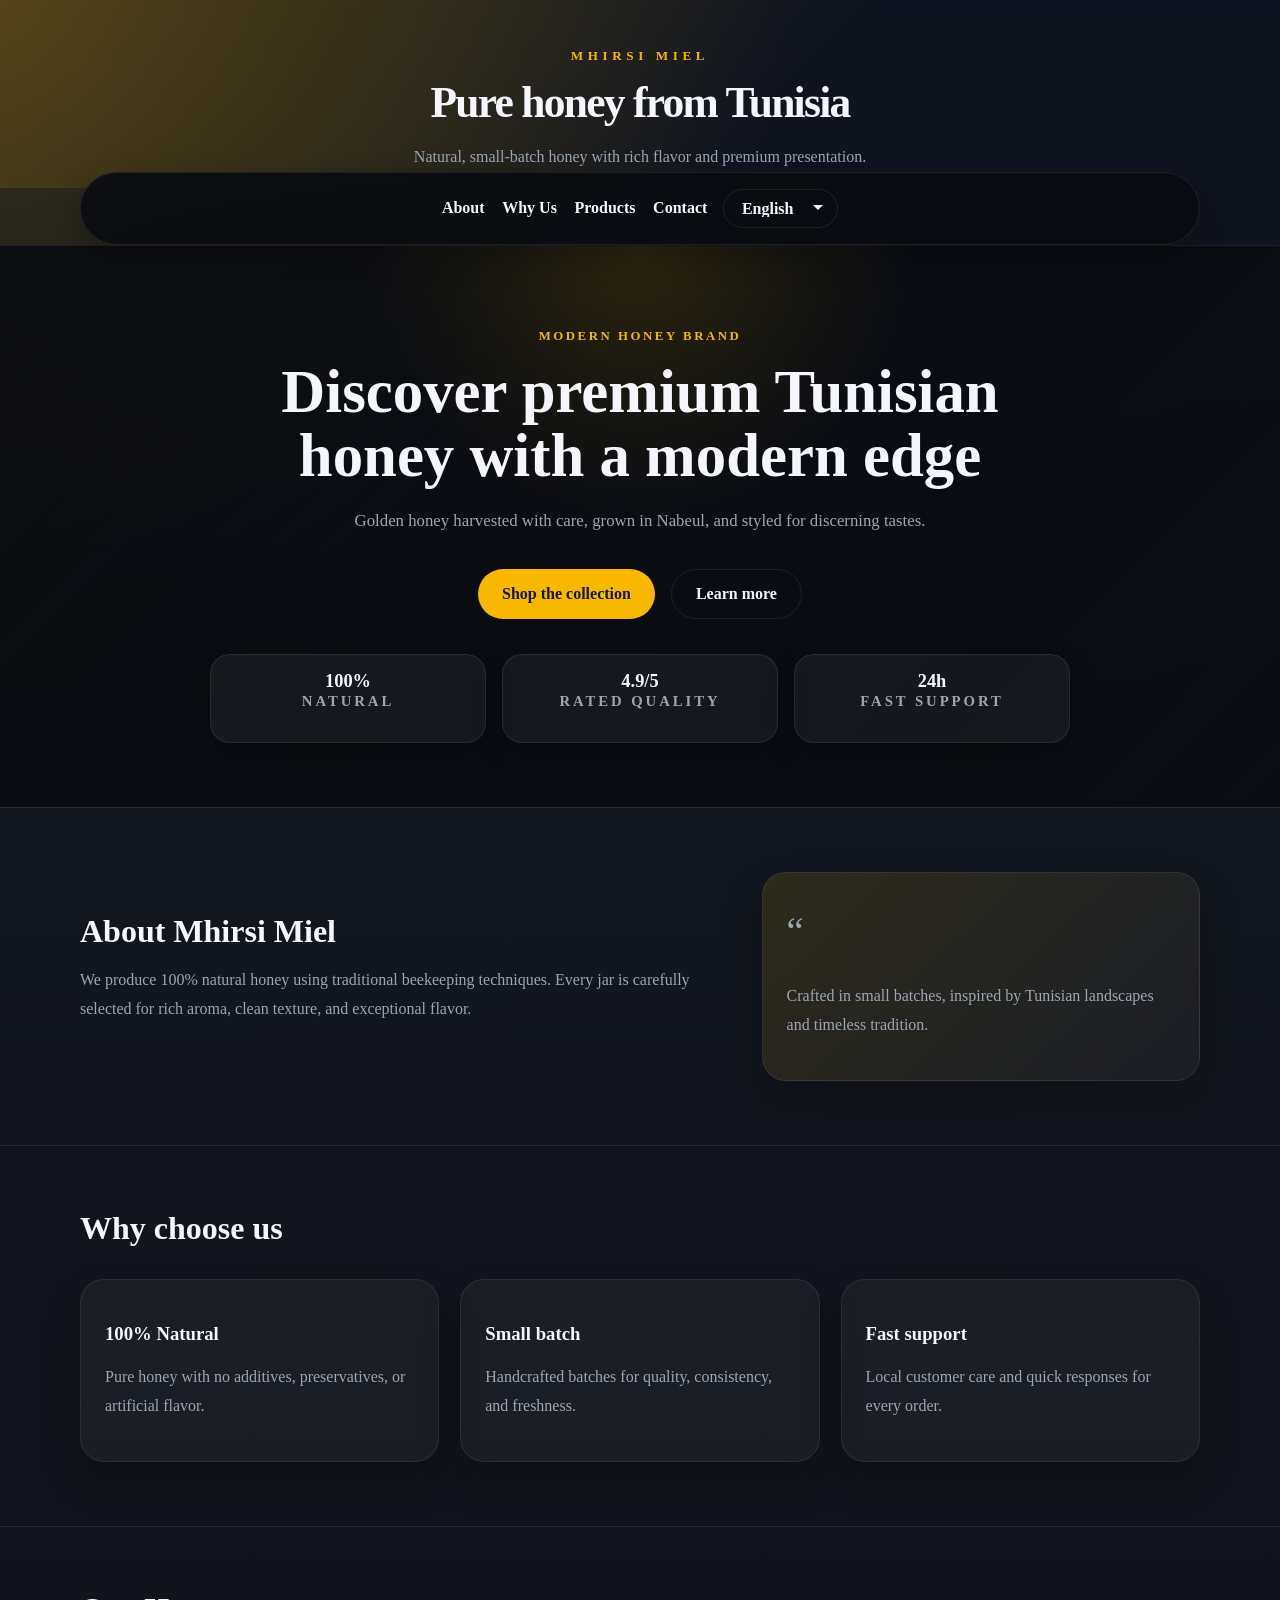
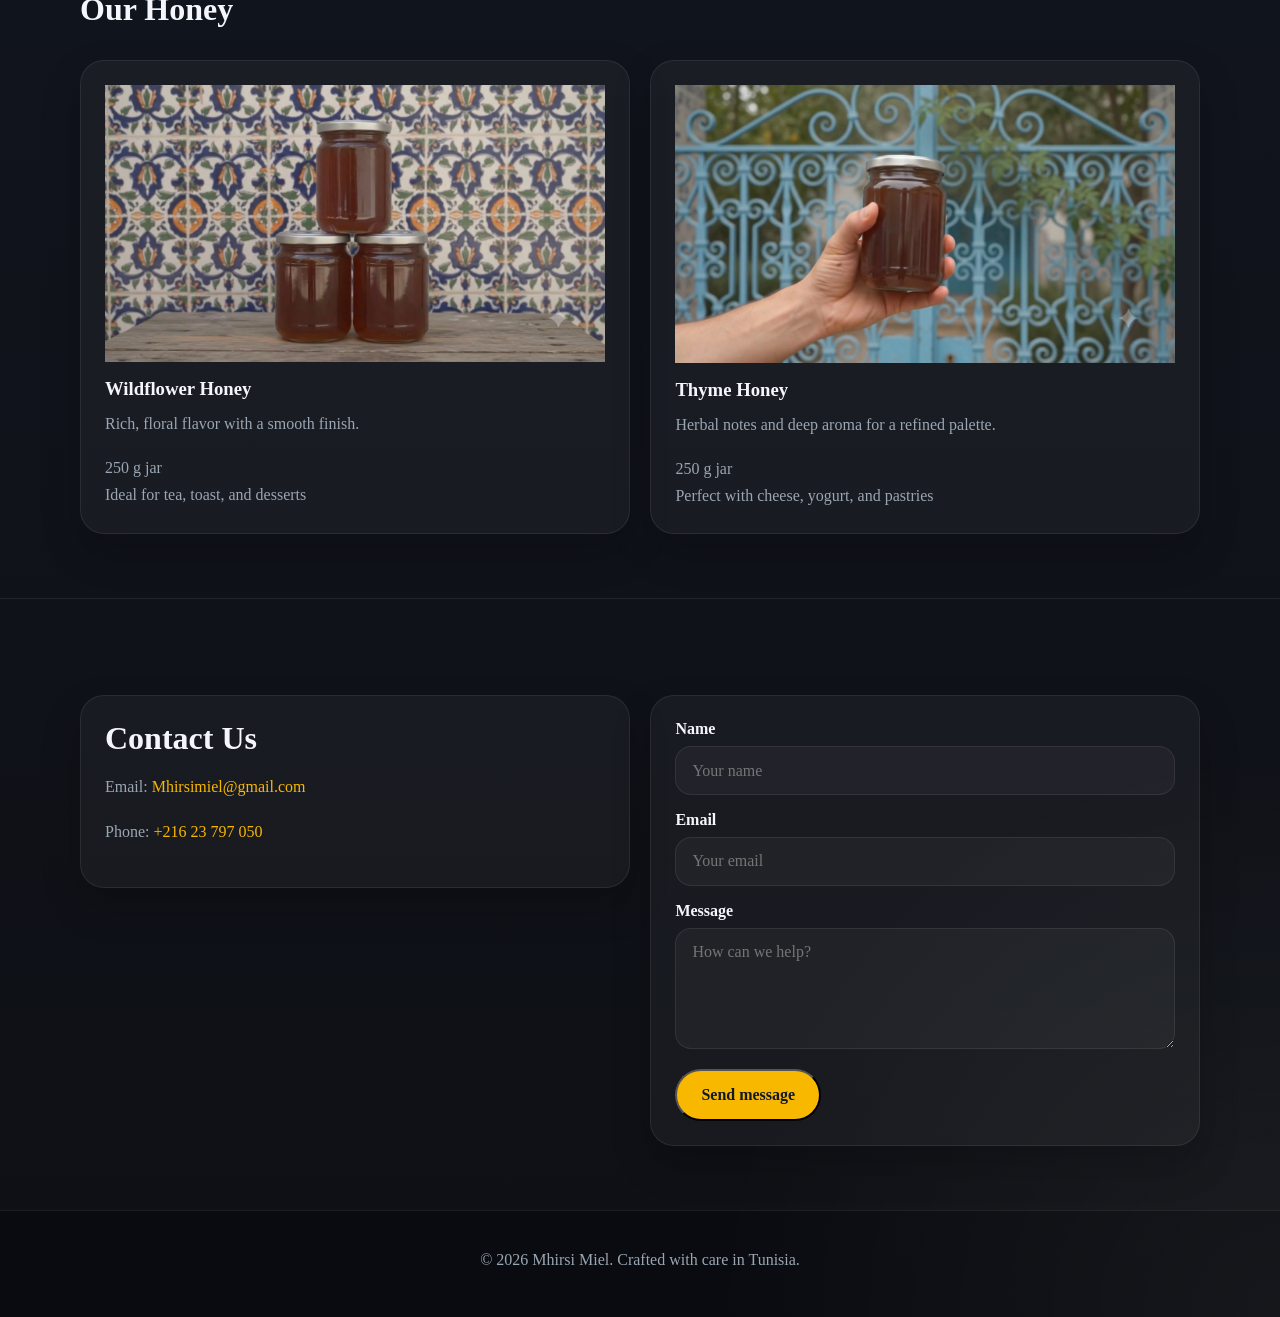
==== index.html @ 9ced7d9a "update" ====
<!doctype html>
<html lang="en">
  <head>
    <meta charset="UTF-8" />
    <meta name="viewport" content="width=device-width, initial-scale=1.0" />
    <meta
      name="description"
      content="Mhirsi Miel delivers premium Tunisian honey with a modern dark brand style and handcrafted quality."
    />
    <meta name="theme-color" content="#090b10" />
    <title>Mhirsi Miel - Premium Honey</title>

    <link rel="preconnect" href="https://fonts.googleapis.com" />
    <link rel="preconnect" href="https://fonts.gstatic.com" crossorigin />
    <link
      href="https://fonts.googleapis.com/css2?family=Poppins:wght@400;500;600;700&display=swap"
      rel="stylesheet"
    />
    <link rel="stylesheet" href="style.css" />
  </head>
  <body>
    <header class="site-header">
      <div class="header-inner">
        <p class="eyebrow" data-i18n="header.brand">Mhirsi Miel</p>
        <h1 data-i18n="header.title">Pure honey from Tunisia</h1>
        <p class="intro" data-i18n="header.subtitle">
          Natural, small-batch honey with rich flavor and premium presentation.
        </p>
      </div>
    </header>

    <nav class="site-nav" aria-label="Primary navigation">
      <ul>
        <li><a href="#about" data-i18n="nav.about">About</a></li>
        <li><a href="#features" data-i18n="nav.features">Why Us</a></li>
        <li><a href="#products" data-i18n="nav.products">Products</a></li>
        <li><a href="#contact" data-i18n="nav.contact">Contact</a></li>
      </ul>

      <div class="language-switcher">
        <label class="sr-only" for="language-select">Language</label>
        <select id="language-select" aria-label="Select language">
          <option value="en">English</option>
          <option value="fr">Français</option>
          <option value="ar">العربية</option>
        </select>
      </div>
    </nav>

    <main>
      <section id="hero" class="hero-section">
        <div class="hero-copy">
          <span data-i18n="hero.label">Modern honey brand</span>
          <h2 data-i18n="hero.title">
            Discover premium Tunisian honey with a modern edge
          </h2>
          <p data-i18n="hero.description">
            Golden honey harvested with care, grown in Nabeul, and styled for
            discerning tastes.
          </p>
          <div class="hero-actions">
            <a class="btn" href="#products" data-i18n="hero.button"
              >Shop the collection</a
            >
            <a class="btn btn-secondary" href="#about" data-i18n="hero.learn"
              >Learn more</a
            >
          </div>

          <div class="hero-metrics">
            <div class="metric-card">
              <strong>100%</strong>
              <span>Natural</span>
            </div>
            <div class="metric-card">
              <strong>4.9/5</strong>
              <span>Rated quality</span>
            </div>
            <div class="metric-card">
              <strong>24h</strong>
              <span>Fast support</span>
            </div>
          </div>
        </div>
      </section>

      <section id="about" class="section-block">
        <div class="section-inner about-grid">
          <div>
            <h2 data-i18n="about.title">About Mhirsi Miel</h2>
            <p data-i18n="about.description">
              We produce 100% natural honey using traditional beekeeping
              techniques. Every jar is carefully selected for rich aroma, clean
              texture, and exceptional flavor.
            </p>
          </div>

          <div class="about-card">
            <p class="quote-mark">“</p>
            <p>
              Crafted in small batches, inspired by Tunisian landscapes and
              timeless tradition.
            </p>
          </div>
        </div>
      </section>

      <section id="features" class="section-block">
        <div class="section-inner">
          <h2 data-i18n="features.title">Why choose us</h2>
          <div class="feature-grid">
            <article class="feature-card">
              <h3 data-i18n="features.card1.title">100% Natural</h3>
              <p data-i18n="features.card1.text">
                Pure honey with no additives, preservatives, or artificial
                flavor.
              </p>
            </article>
            <article class="feature-card">
              <h3 data-i18n="features.card2.title">Small batch</h3>
              <p data-i18n="features.card2.text">
                Handcrafted batches for quality, consistency, and freshness.
              </p>
            </article>
            <article class="feature-card">
              <h3 data-i18n="features.card3.title">Fast support</h3>
              <p data-i18n="features.card3.text">
                Local customer care and quick responses for every order.
              </p>
            </article>
          </div>
        </div>
      </section>

      <section id="products" class="section-block">
        <div class="section-inner">
          <h2 data-i18n="products.title">Our Honey</h2>
          <div class="product-grid">
            <article class="product-card">
              <img
                src="images/honey-2.jpg "
                alt="Jar of wildflower honey on a dark background"
              />
              <h3 data-i18n="products.card1.title">Wildflower Honey</h3>
              <p data-i18n="products.card1.text">
                Rich, floral flavor with a smooth finish.
              </p>
              <ul>
                <li data-i18n="products.card1.feature1">250 g jar</li>
                <li data-i18n="products.card1.feature2">
                  Ideal for tea, toast, and desserts
                </li>
              </ul>
            </article>

            <article class="product-card">
              <img
                src="images/honey-1.jpg"
                alt="Jar of thyme honey with a wooden honey dipper"
              />
              <h3 data-i18n="products.card2.title">Thyme Honey</h3>
              <p data-i18n="products.card2.text">
                Herbal notes and deep aroma for a refined palette.
              </p>
              <ul>
                <li data-i18n="products.card2.feature1">250 g jar</li>
                <li data-i18n="products.card2.feature2">
                  Perfect with cheese, yogurt, and pastries
                </li>
              </ul>
            </article>
          </div>
        </div>
      </section>

      <section id="contact" class="section-block">
        <div class="section-inner">
          <div class="contact-grid">
            <div class="contact-card">
              <h2 data-i18n="contact.title">Contact Us</h2>
              <p>
                <span data-i18n="contact.emailLabel">Email:</span>
                <a href="mailto:Mhirsimiel@gmail.com">Mhirsimiel@gmail.com</a>
              </p>
              <p>
                <span data-i18n="contact.phoneLabel">Phone:</span>
                <a href="tel:+21623797050">+216 23 797 050</a>
              </p>
            </div>

            <form class="contact-form">
              <label for="name" data-i18n="contact.form.nameLabel">Name</label>
              <input
                type="text"
                id="name"
                name="name"
                placeholder="Your name"
              />

              <label for="email" data-i18n="contact.form.emailLabel"
                >Email</label
              >
              <input
                type="email"
                id="email"
                name="email"
                placeholder="Your email"
              />

              <label for="message" data-i18n="contact.form.messageLabel"
                >Message</label
              >
              <textarea
                id="message"
                name="message"
                rows="5"
                placeholder="How can we help?"
              ></textarea>

              <button type="submit" class="btn" data-i18n="contact.form.button">
                Send message
              </button>
            </form>
          </div>
        </div>
      </section>
    </main>

    <footer class="site-footer">
      <p data-i18n="footer">
        © 2026 Mhirsi Miel. Crafted with care in Tunisia.
      </p>
    </footer>

    <script>
      const translations = {
        en: {
          nav: {
            about: "About",
            features: "Why Us",
            products: "Products",
            contact: "Contact",
          },
          header: {
            brand: "Mhirsi Miel",
            title: "Pure honey from Tunisia",
            subtitle:
              "Natural, small-batch honey with rich flavor and premium presentation.",
          },
          hero: {
            label: "Modern honey brand",
            title: "Discover premium Tunisian honey with a modern edge",
            description:
              "Golden honey harvested with care, grown in Nabeul, and styled for discerning tastes.",
            button: "Shop the collection",
            learn: "Learn more",
          },
          about: {
            title: "About Mhirsi Miel",
            description:
              "We produce 100% natural honey using traditional beekeeping techniques. Every jar is carefully selected for rich aroma, clean texture, and exceptional flavor.",
          },
          features: {
            title: "Why choose us",
            card1: {
              title: "100% Natural",
              text: "Pure honey with no additives, preservatives, or artificial flavor.",
            },
            card2: {
              title: "Small batch",
              text: "Handcrafted batches for quality, consistency, and freshness.",
            },
            card3: {
              title: "Fast support",
              text: "Local customer care and quick responses for every order.",
            },
          },
          products: {
            title: "Our Honey",
            card1: {
              title: "Wildflower Honey",
              text: "Rich, floral flavor with a smooth finish.",
              feature1: "250 g jar",
              feature2: "Ideal for tea, toast, and desserts",
            },
            card2: {
              title: "Thyme Honey",
              text: "Herbal notes and deep aroma for a refined palette.",
              feature1: "250 g jar",
              feature2: "Perfect with cheese, yogurt, and pastries",
            },
          },
          contact: {
            title: "Contact Us",
            emailLabel: "Email:",
            phoneLabel: "Phone:",
            form: {
              nameLabel: "Name",
              emailLabel: "Email",
              messageLabel: "Message",
              button: "Send message",
            },
          },
          footer: "© 2026 Mhirsi Miel. Crafted with care in Tunisia.",
        },
        fr: {
          nav: {
            about: "À propos",
            features: "Pourquoi nous",
            products: "Produits",
            contact: "Contact",
          },
          header: {
            brand: "Mhirsi Miel",
            title: "Miel pur de Tunisie",
            subtitle:
              "Miel naturel et artisanal avec une présentation premium.",
          },
          hero: {
            label: "Marque de miel moderne",
            title: "Découvrez le miel tunisien premium au style moderne",
            description:
              "Miel doré récolté avec soin, cultivé à Nabeul et conçu pour les palais exigeants.",
            button: "Voir la collection",
            learn: "En savoir plus",
          },
          about: {
            title: "À propos de Mhirsi Miel",
            description:
              "Nous produisons du miel 100% naturel en utilisant des techniques apicoles traditionnelles. Chaque pot est soigneusement sélectionné pour son arôme riche, sa texture pure et sa saveur exceptionnelle.",
          },
          features: {
            title: "Pourquoi nous choisir",
            card1: {
              title: "100% naturel",
              text: "Miel pur sans additifs, conservateurs ou arômes artificiels.",
            },
            card2: {
              title: "Petites quantités",
              text: "Lots artisanaux pour la qualité, la cohérence et la fraîcheur.",
            },
            card3: {
              title: "Support rapide",
              text: "Service client local et réponses rapides pour chaque commande.",
            },
          },
          products: {
            title: "Nos miels",
            card1: {
              title: "Miel de fleurs sauvages",
              text: "Saveur riche et florale avec une finition douce.",
              feature1: "Pot de 250 g",
              feature2: "Idéal pour le thé, le pain grillé et les desserts",
            },
            card2: {
              title: "Miel de thym",
              text: "Notes herbacées et arôme profond pour un palais raffiné.",
              feature1: "Pot de 250 g",
              feature2: "Parfait avec le fromage, le yaourt et les pâtisseries",
            },
          },
          contact: {
            title: "Contactez-nous",
            emailLabel: "Email :",
            phoneLabel: "Téléphone :",
            form: {
              nameLabel: "Nom",
              emailLabel: "Email",
              messageLabel: "Message",
              button: "Envoyer",
            },
          },
          footer: "© 2026 Mhirsi Miel. Élaboré avec soin en Tunisie.",
        },
        ar: {
          nav: {
            about: "حول",
            features: "لماذا نحن",
            products: "المنتجات",
            contact: "اتصل بنا",
          },
          header: {
            brand: "Mhirsi Miel",
            title: "عسل نقي من تونس",
            subtitle: "عسل طبيعي حرفي بعرض فاخر.",
          },
          hero: {
            label: "ماركة عسل حديثة",
            title: "اكتشف العسل التونسي الفاخر برؤية حديثة",
            description:
              "عسل ذهبي يتم حصاده بعناية في نابل وتصميمه للأذواق الرقيقة.",
            button: "تسوق المجموعة",
            learn: "تعرف أكثر",
          },
          about: {
            title: "حول Mhirsi Miel",
            description:
              "ننتج عسل 100% طبيعي باستخدام تقنيات تربية النحل التقليدية. يتم اختيار كل برطمان بعناية لرائحته الغنية وملمسه النقي وطعمه الاستثنائي.",
          },
          features: {
            title: "لماذا اختيارنا",
            card1: {
              title: "100% طبيعي",
              text: "عسل نقي بدون إضافات أو نكهات اصطناعية.",
            },
            card2: {
              title: "إنتاج محدود",
              text: "إنتاج حرفي للجودة والطزاجة والعناية.",
            },
            card3: {
              title: "دعم سريع",
              text: "فريق منتبه وإجابات سريعة لكل طلب.",
            },
          },
          products: {
            title: "عسلنا",
            card1: {
              title: "عسل زهور برية",
              text: "نكهة زهرية غنية مع نهاية ناعمة.",
              feature1: "برطمان 250 جرام",
              feature2: "مثالي للشاي والخبز المحمص والحلويات",
            },
            card2: {
              title: "عسل الزعتر",
              text: "نكهات عشبية ورائحة عميقة لذوق راقي.",
              feature1: "برطمان 250 جرام",
              feature2: "مثالي مع الجبن والزبادي والمعجنات",
            },
          },
          contact: {
            title: "تواصل معنا",
            emailLabel: "البريد الإلكتروني:",
            phoneLabel: "الهاتف:",
            form: {
              nameLabel: "الاسم",
              emailLabel: "البريد الإلكتروني",
              messageLabel: "الرسالة",
              button: "إرسال الرسالة",
            },
          },
          footer: "© 2026 Mhirsi Miel. مصنوع بعناية في تونس.",
        },
      };

      const switcher = document.getElementById("language-select");
      const i18nElements = document.querySelectorAll("[data-i18n]");

      function translatePage(lang) {
        i18nElements.forEach((el) => {
          const key = el.dataset.i18n;
          const value = key
            .split(".")
            .reduce((obj, part) => obj?.[part], translations[lang]);
          if (value) el.textContent = value;
        });
      }

      switcher.addEventListener("change", (e) => translatePage(e.target.value));
      translatePage("en");
    </script>
  </body>
</html>
---- style.css ----
:root {
  --bg: #090b10;
  --surface: #111624;
  --surface-strong: #161d2c;
  --text: #f4f6fb;
  --muted: #9aa6b2;
  --accent: #f8b800;
  --accent-strong: #d99d10;
  --border: rgba(255, 255, 255, 0.08);
  --shadow: rgba(0, 0, 0, 0.3);
}

*,
*::before,
*::after {
  box-sizing: border-box;
}

html {
  scroll-behavior: smooth;
}

body {
  margin: 0;
  min-height: 100vh;
  font-family:
    "Poppins",
    system-ui,
    -apple-system,
    BlinkMacSystemFont,
    "Segoe UI",
    sans-serif;
  color: var(--text);
  background:
    radial-gradient(
      circle at top left,
      rgba(248, 184, 0, 0.16),
      transparent 25%
    ),
    radial-gradient(
      circle at bottom right,
      rgba(255, 255, 255, 0.05),
      transparent 18%
    ),
    linear-gradient(180deg, #0f1420 0%, #090b10 100%);
}

img {
  max-width: 100%;
  display: block;
}

body,
button,
input,
textarea,
select {
  font: inherit;
}

.site-header {
  padding: 3rem 1rem 1rem;
  background: linear-gradient(135deg, rgba(248, 184, 0, 0.16), transparent 60%);
}

.header-inner {
  max-width: 1120px;
  margin: 0 auto;
  text-align: center;
}

.eyebrow {
  margin: 0 0 0.8rem;
  font-size: 0.82rem;
  letter-spacing: 0.35em;
  text-transform: uppercase;
  color: var(--accent);
  font-weight: 800;
}

.site-header h1 {
  margin: 0;
  font-size: clamp(2.1rem, 3.4vw, 3.2rem);
  letter-spacing: -0.04em;
}

.intro {
  max-width: 680px;
  margin: 1rem auto 0;
  color: var(--muted);
  line-height: 1.8;
}

.site-nav {
  position: sticky;
  top: 0;
  z-index: 20;
  display: flex;
  justify-content: center;
  align-items: center;
  gap: 1rem;
  padding: 1rem;
  margin: 0 auto;
  max-width: 1120px;
  background: rgba(9, 11, 16, 0.92);
  border: 1px solid var(--border);
  border-radius: 999px;
  margin-top: -1rem;
  backdrop-filter: blur(12px);
  box-shadow: 0 10px 30px rgba(0, 0, 0, 0.25);
}

.site-nav ul {
  display: flex;
  justify-content: center;
  flex-wrap: wrap;
  gap: 1.1rem;
  list-style: none;
  margin: 0;
  padding: 0;
}

.site-nav a {
  color: var(--text);
  text-decoration: none;
  font-weight: 600;
  transition: color 0.2s ease;
}

.site-nav a:hover,
.site-nav a:focus {
  color: var(--accent);
}

.sr-only {
  position: absolute;
  width: 1px;
  height: 1px;
  padding: 0;
  margin: -1px;
  overflow: hidden;
  clip: rect(0, 0, 0, 0);
  white-space: nowrap;
  border: 0;
}

.language-switcher {
  display: inline-flex;
  align-items: center;
}

.language-switcher select {
  border: 1px solid var(--border);
  border-radius: 999px;
  padding: 0.65rem 1.1rem;
  background: linear-gradient(
    135deg,
    rgba(248, 184, 0, 0.08),
    rgba(255, 255, 255, 0.03)
  );
  color: var(--text);
  font-weight: 600;
  cursor: pointer;
  outline: none;
  transition: all 0.3s ease;
  appearance: none;
  padding-right: 2.2rem;
  background-image: url("data:image/svg+xml,%3Csvg xmlns='http://www.w3.org/2000/svg' width='12' height='8' viewBox='0 0 12 8'%3E%3Cpath fill='%23f4f6fb' d='M1 1l5 5 5-5'/%3E%3C/svg%3E");
  background-repeat: no-repeat;
  background-position: right 0.8rem center;
}

.language-switcher select:hover {
  background: linear-gradient(
    135deg,
    rgba(248, 184, 0, 0.14),
    rgba(255, 255, 255, 0.06)
  );
  border-color: rgba(248, 184, 0, 0.4);
}

.language-switcher select:focus {
  border-color: var(--accent);
  box-shadow: 0 0 0 3px rgba(248, 184, 0, 0.15);
  background: linear-gradient(
    135deg,
    rgba(248, 184, 0, 0.12),
    rgba(255, 255, 255, 0.05)
  );
}

.language-switcher select option {
  background: var(--surface-strong);
  color: var(--text);
  padding: 0.5rem;
}

.language-switcher select option:hover {
  background: var(--accent);
  color: #111827;
}

.lang-btn {
  border: 0;
  border-radius: 999px;
  padding: 0.5rem 0.85rem;
  background: transparent;
  color: var(--muted);
  font-weight: 600;
  cursor: pointer;
  transition: all 0.2s ease;
}

.lang-btn:hover,
.lang-btn:focus-visible {
  color: var(--text);
  background: rgba(255, 255, 255, 0.08);
  outline: none;
}

.lang-btn.active {
  background: var(--accent);
  color: #111827;
  box-shadow: 0 8px 20px rgba(248, 184, 0, 0.2);
}

.hero-section {
  position: relative;
  overflow: hidden;
  padding: 5rem 1rem 4rem;
  background:
    linear-gradient(135deg, rgba(9, 11, 16, 0.9), rgba(9, 11, 16, 0.78)),
    url("images/hero-bg.jpg") center/cover no-repeat;
  border-top: 1px solid var(--border);
}

.hero-section::before {
  content: "";
  position: absolute;
  inset: 0;
  background: radial-gradient(
    circle at top,
    rgba(248, 184, 0, 0.14),
    transparent 32%
  );
  pointer-events: none;
}

.hero-copy {
  position: relative;
  z-index: 1;
  max-width: 860px;
  margin: 0 auto;
  text-align: center;
}

.hero-copy span {
  display: inline-block;
  margin-bottom: 1rem;
  color: var(--accent);
  font-weight: 700;
  letter-spacing: 0.2em;
  text-transform: uppercase;
  font-size: 0.8rem;
}

.hero-copy h2 {
  margin: 0;
  font-size: clamp(2.2rem, 5vw, 3.8rem);
  line-height: 1.05;
}

.hero-copy p {
  margin: 1.15rem auto 0;
  max-width: 700px;
  color: var(--muted);
  font-size: 1.05rem;
  line-height: 1.8;
}

.hero-actions {
  display: flex;
  justify-content: center;
  flex-wrap: wrap;
  gap: 1rem;
  margin-top: 2rem;
}

.btn {
  display: inline-flex;
  align-items: center;
  justify-content: center;
  padding: 0.95rem 1.5rem;
  border-radius: 999px;
  background: var(--accent);
  color: #111827;
  font-weight: 700;
  text-decoration: none;
  transition:
    transform 0.2s ease,
    box-shadow 0.2s ease,
    background-color 0.2s ease;
}

.btn:hover,
.btn:focus {
  background: var(--accent-strong);
  transform: translateY(-2px);
  box-shadow: 0 16px 40px rgba(248, 184, 0, 0.22);
}

.btn-secondary {
  background: transparent;
  color: var(--text);
  border: 1px solid var(--border);
}

.btn-secondary:hover,
.btn-secondary:focus {
  background: rgba(255, 255, 255, 0.06);
}

.hero-metrics {
  display: grid;
  grid-template-columns: repeat(auto-fit, minmax(140px, 1fr));
  gap: 1rem;
  margin-top: 2.2rem;
}

.metric-card {
  background: rgba(255, 255, 255, 0.05);
  border: 1px solid var(--border);
  border-radius: 20px;
  padding: 1rem;
  box-shadow: 0 12px 28px rgba(0, 0, 0, 0.2);
}

.metric-card strong {
  display: block;
  font-size: 1.15rem;
}

.metric-card span {
  color: var(--muted);
  font-size: 0.92rem;
}

.section-block {
  padding: 4rem 1rem;
  border-top: 1px solid var(--border);
  background: rgba(255, 255, 255, 0.02);
}

.section-inner {
  max-width: 1120px;
  margin: 0 auto;
}

.section-inner h2 {
  margin: 0 0 1rem;
  font-size: clamp(1.8rem, 2.5vw, 2.4rem);
}

.section-inner p {
  color: var(--muted);
  line-height: 1.8;
  max-width: 760px;
}

.about-grid {
  display: grid;
  grid-template-columns: 1.2fr 0.8fr;
  gap: 1.5rem;
  align-items: center;
}

.about-card {
  background: linear-gradient(
    135deg,
    rgba(248, 184, 0, 0.12),
    rgba(255, 255, 255, 0.04)
  );
  border: 1px solid var(--border);
  border-radius: 24px;
  padding: 1.5rem;
  box-shadow: 0 20px 40px rgba(0, 0, 0, 0.2);
}

.quote-mark {
  font-size: 2.4rem;
  color: var(--accent);
  margin: 0 0 0.3rem;
}

.feature-grid,
.product-grid,
.contact-grid {
  display: grid;
  gap: 1.3rem;
}

.feature-grid {
  grid-template-columns: repeat(auto-fit, minmax(220px, 1fr));
  margin-top: 2rem;
}

.feature-card,
.product-card,
.contact-card,
.contact-form {
  background: rgba(255, 255, 255, 0.04);
  border: 1px solid var(--border);
  border-radius: 24px;
  padding: 1.5rem;
  box-shadow: 0 18px 40px rgba(0, 0, 0, 0.2);
  transition:
    transform 0.25s ease,
    border-color 0.25s ease;
}

.feature-card:hover,
.product-card:hover {
  transform: translateY(-4px);
  border-color: rgba(248, 184, 0, 0.32);
}

.product-grid {
  grid-template-columns: repeat(auto-fit, minmax(280px, 1fr));
  margin-top: 2rem;
}

.product-card h3 {
  margin: 1rem 0 0.6rem;
}

.product-card p {
  margin: 0;
  color: var(--muted);
  line-height: 1.75;
}

.product-card ul {
  list-style: none;
  padding: 0;
  margin: 1rem 0 0;
  color: var(--muted);
  line-height: 1.7;
}

.contact-grid {
  grid-template-columns: 1fr 1fr;
  align-items: start;
  margin-top: 2rem;
}

.contact-card a {
  color: var(--accent);
  text-decoration: none;
}

.contact-form label {
  display: block;
  margin-bottom: 0.5rem;
  font-weight: 600;
}

.contact-form input,
.contact-form textarea {
  width: 100%;
  border: 1px solid var(--border);
  border-radius: 16px;
  background: rgba(255, 255, 255, 0.04);
  color: var(--text);
  padding: 0.9rem 1rem;
  margin-bottom: 1rem;
  outline: none;
}

.contact-form input:focus,
.contact-form textarea:focus {
  border-color: rgba(248, 184, 0, 0.6);
  box-shadow: 0 0 0 4px rgba(248, 184, 0, 0.12);
}

.contact-form textarea {
  resize: vertical;
}

.site-footer {
  text-align: center;
  padding: 1.5rem 1rem 2rem;
  color: var(--muted);
  border-top: 1px solid var(--border);
}

@media (max-width: 860px) {
  .about-grid,
  .contact-grid {
    grid-template-columns: 1fr;
  }
}

@media (max-width: 720px) {
  .site-nav {
    flex-direction: column;
    border-radius: 24px;
    padding: 0.8rem;
  }

  .hero-section {
    padding: 4rem 1rem 3rem;
  }

  .hero-copy h2 {
    font-size: clamp(1.9rem, 6vw, 2.8rem);
  }

  .section-block {
    padding: 3rem 1rem;
  }
}
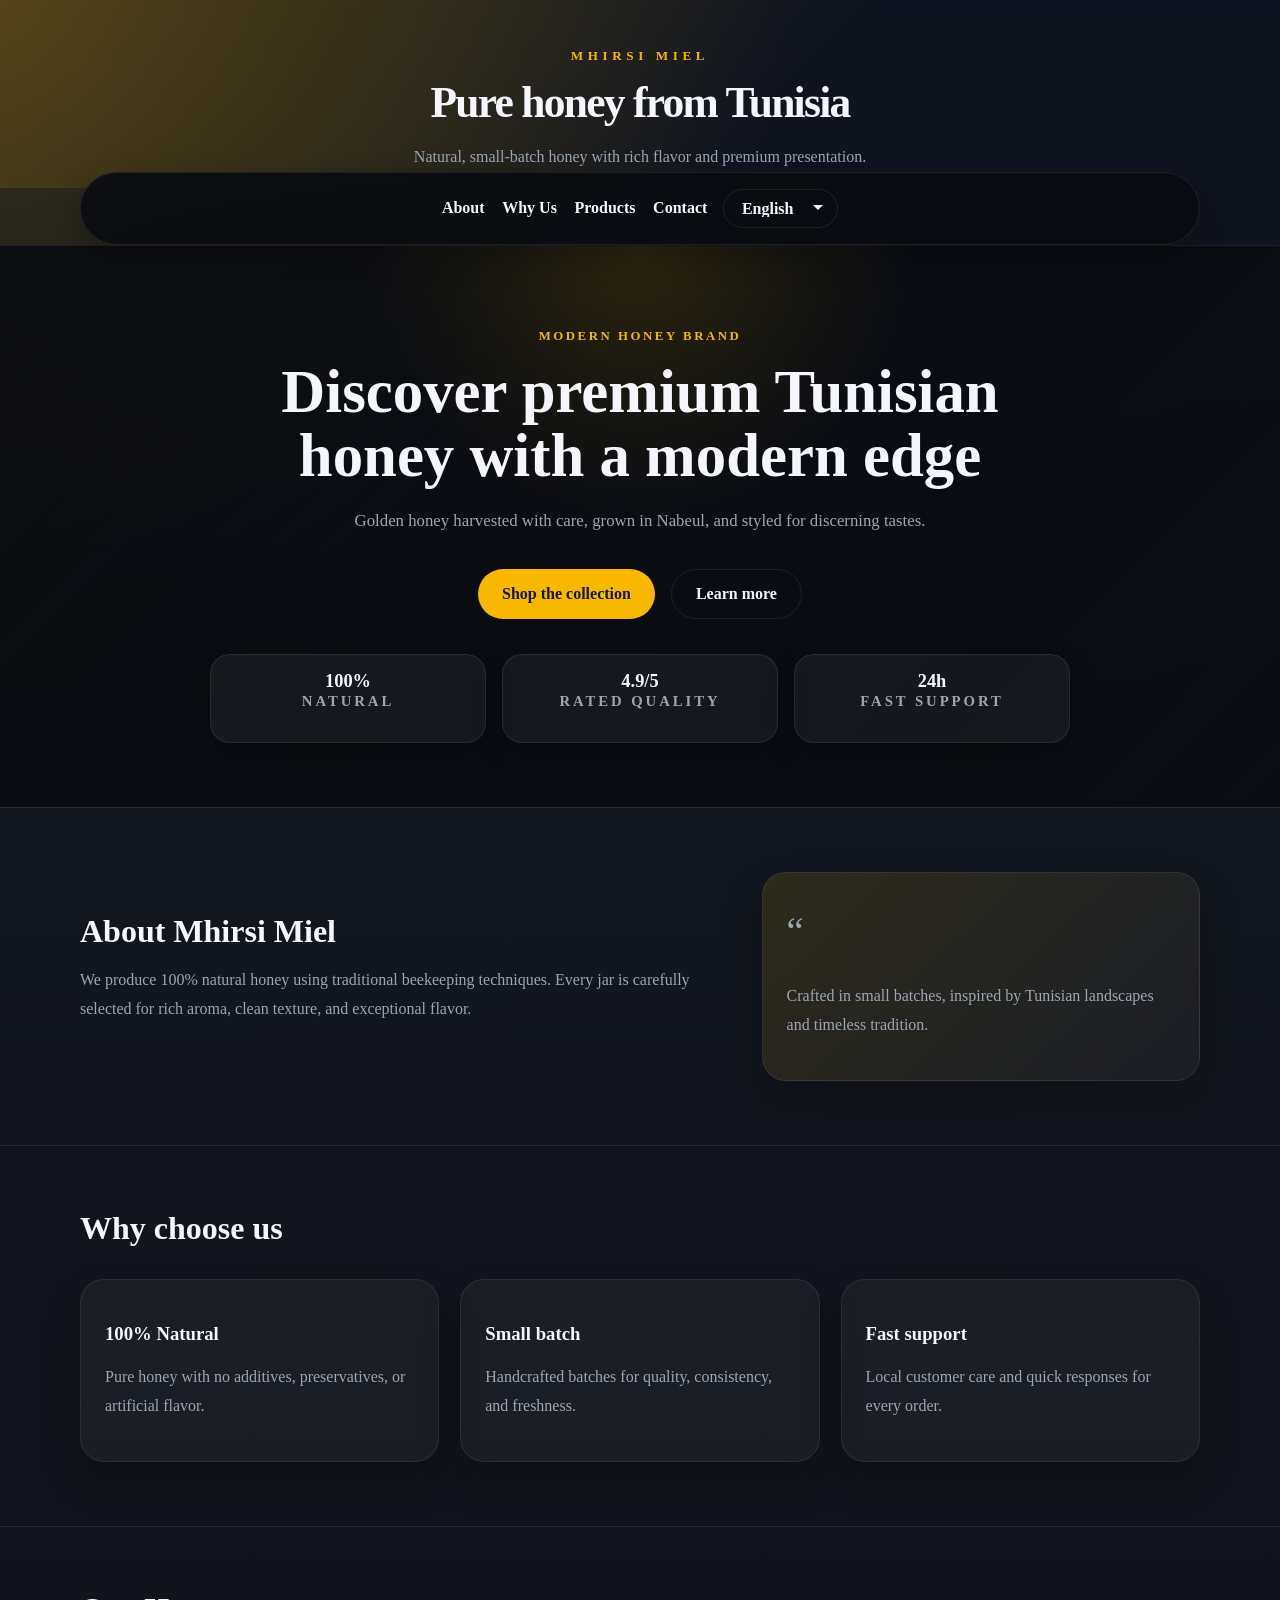
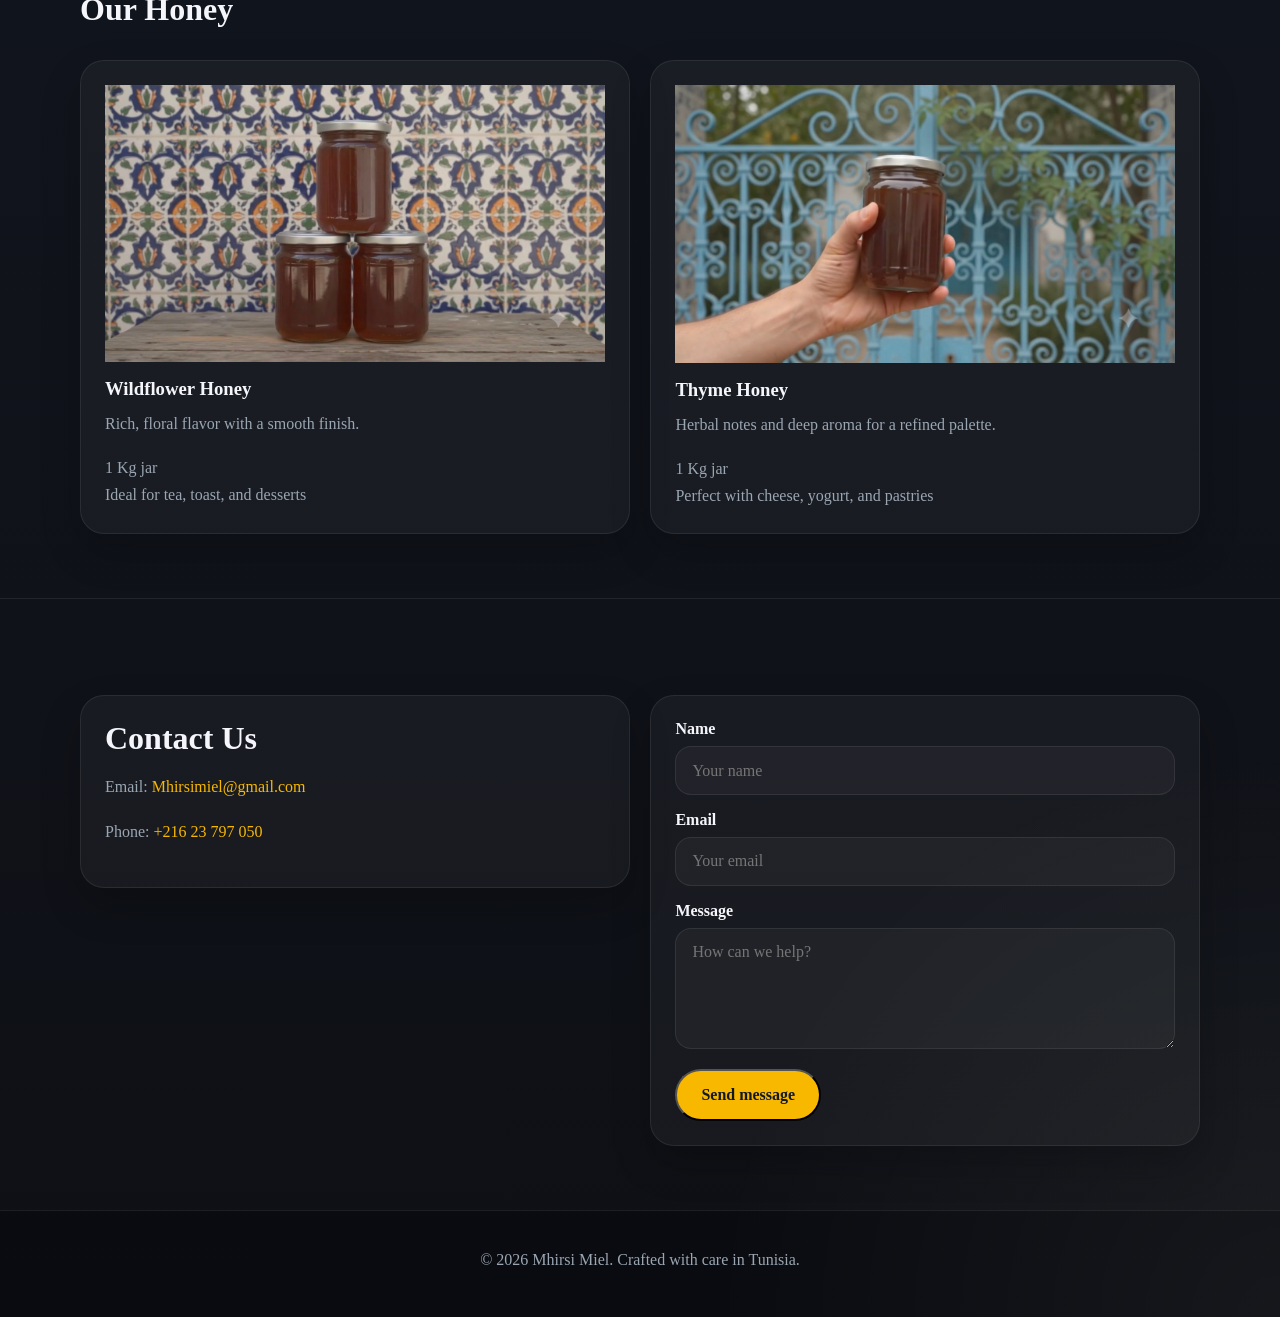
==== commit 017513c1: "update" ====
--- a/index.html
+++ b/index.html
@@ -146,7 +146,7 @@
                 Rich, floral flavor with a smooth finish.
               </p>
               <ul>
-                <li data-i18n="products.card1.feature1">250 g jar</li>
+                <li data-i18n="products.card1.feature1">1 Kg jar</li>
                 <li data-i18n="products.card1.feature2">
                   Ideal for tea, toast, and desserts
                 </li>
@@ -163,7 +163,7 @@
                 Herbal notes and deep aroma for a refined palette.
               </p>
               <ul>
-                <li data-i18n="products.card2.feature1">250 g jar</li>
+                <li data-i18n="products.card2.feature1">1 Kg jar</li>
                 <li data-i18n="products.card2.feature2">
                   Perfect with cheese, yogurt, and pastries
                 </li>
@@ -280,13 +280,13 @@
             card1: {
               title: "Wildflower Honey",
               text: "Rich, floral flavor with a smooth finish.",
-              feature1: "250 g jar",
+              feature1: "1 Kg jar",
               feature2: "Ideal for tea, toast, and desserts",
             },
             card2: {
               title: "Thyme Honey",
               text: "Herbal notes and deep aroma for a refined palette.",
-              feature1: "250 g jar",
+              feature1: "1 Kg jar",
               feature2: "Perfect with cheese, yogurt, and pastries",
             },
           },
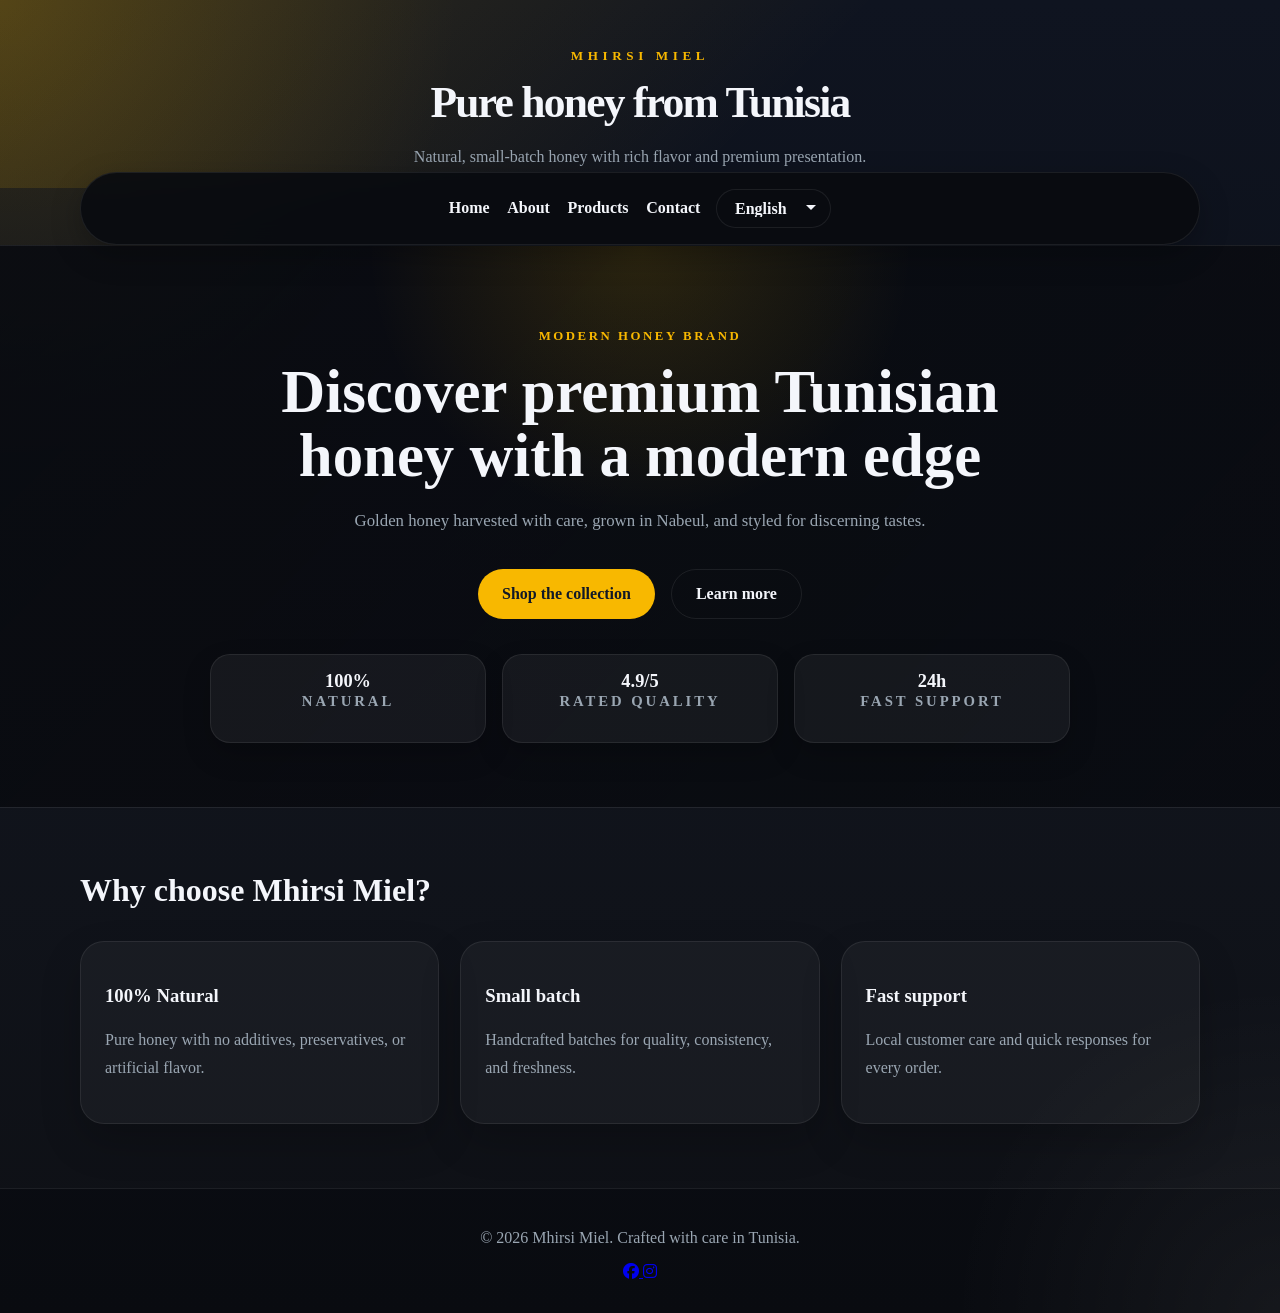
==== commit 7b9f1d8a: "update" ====
--- a/index.html
+++ b/index.html
@@ -9,7 +9,6 @@
     />
     <meta name="theme-color" content="#090b10" />
     <title>Mhirsi Miel - Premium Honey</title>
-
     <link rel="preconnect" href="https://fonts.googleapis.com" />
     <link rel="preconnect" href="https://fonts.gstatic.com" crossorigin />
     <link
@@ -17,13 +16,17 @@
       rel="stylesheet"
     />
     <link rel="stylesheet" href="style.css" />
+    <link
+      rel="stylesheet"
+      href="https://cdnjs.cloudflare.com/ajax/libs/font-awesome/6.4.0/css/all.min.css"
+    />
   </head>
   <body>
     <header class="site-header">
       <div class="header-inner">
-        <p class="eyebrow" data-i18n="header.brand">Mhirsi Miel</p>
-        <h1 data-i18n="header.title">Pure honey from Tunisia</h1>
-        <p class="intro" data-i18n="header.subtitle">
+        <p class="eyebrow">Mhirsi Miel</p>
+        <h1>Pure honey from Tunisia</h1>
+        <p class="intro">
           Natural, small-batch honey with rich flavor and premium presentation.
         </p>
       </div>
@@ -31,12 +34,11 @@
 
     <nav class="site-nav" aria-label="Primary navigation">
       <ul>
-        <li><a href="#about" data-i18n="nav.about">About</a></li>
-        <li><a href="#features" data-i18n="nav.features">Why Us</a></li>
-        <li><a href="#products" data-i18n="nav.products">Products</a></li>
-        <li><a href="#contact" data-i18n="nav.contact">Contact</a></li>
+        <li><a href="index.html">Home</a></li>
+        <li><a href="about.html">About</a></li>
+        <li><a href="products.html">Products</a></li>
+        <li><a href="contact.html">Contact</a></li>
       </ul>
-
       <div class="language-switcher">
         <label class="sr-only" for="language-select">Language</label>
         <select id="language-select" aria-label="Select language">
@@ -50,23 +52,16 @@
     <main>
       <section id="hero" class="hero-section">
         <div class="hero-copy">
-          <span data-i18n="hero.label">Modern honey brand</span>
-          <h2 data-i18n="hero.title">
-            Discover premium Tunisian honey with a modern edge
-          </h2>
-          <p data-i18n="hero.description">
+          <span>Modern honey brand</span>
+          <h2>Discover premium Tunisian honey with a modern edge</h2>
+          <p>
             Golden honey harvested with care, grown in Nabeul, and styled for
             discerning tastes.
           </p>
           <div class="hero-actions">
-            <a class="btn" href="#products" data-i18n="hero.button"
-              >Shop the collection</a
-            >
-            <a class="btn btn-secondary" href="#about" data-i18n="hero.learn"
-              >Learn more</a
-            >
+            <a class="btn" href="products.html">Shop the collection</a>
+            <a class="btn btn-secondary" href="about.html">Learn more</a>
           </div>
-
           <div class="hero-metrics">
             <div class="metric-card">
               <strong>100%</strong>
@@ -84,379 +79,60 @@
         </div>
       </section>
 
-      <section id="about" class="section-block">
-        <div class="section-inner about-grid">
-          <div>
-            <h2 data-i18n="about.title">About Mhirsi Miel</h2>
-            <p data-i18n="about.description">
-              We produce 100% natural honey using traditional beekeeping
-              techniques. Every jar is carefully selected for rich aroma, clean
-              texture, and exceptional flavor.
-            </p>
-          </div>
-
-          <div class="about-card">
-            <p class="quote-mark">“</p>
-            <p>
-              Crafted in small batches, inspired by Tunisian landscapes and
-              timeless tradition.
-            </p>
-          </div>
-        </div>
-      </section>
-
-      <section id="features" class="section-block">
+      <section class="section-block">
         <div class="section-inner">
-          <h2 data-i18n="features.title">Why choose us</h2>
+          <h2>Why choose Mhirsi Miel?</h2>
           <div class="feature-grid">
             <article class="feature-card">
-              <h3 data-i18n="features.card1.title">100% Natural</h3>
-              <p data-i18n="features.card1.text">
+              <h3>100% Natural</h3>
+              <p>
                 Pure honey with no additives, preservatives, or artificial
                 flavor.
               </p>
             </article>
             <article class="feature-card">
-              <h3 data-i18n="features.card2.title">Small batch</h3>
-              <p data-i18n="features.card2.text">
+              <h3>Small batch</h3>
+              <p>
                 Handcrafted batches for quality, consistency, and freshness.
               </p>
             </article>
             <article class="feature-card">
-              <h3 data-i18n="features.card3.title">Fast support</h3>
-              <p data-i18n="features.card3.text">
-                Local customer care and quick responses for every order.
-              </p>
+              <h3>Fast support</h3>
+              <p>Local customer care and quick responses for every order.</p>
             </article>
-          </div>
-        </div>
-      </section>
-
-      <section id="products" class="section-block">
-        <div class="section-inner">
-          <h2 data-i18n="products.title">Our Honey</h2>
-          <div class="product-grid">
-            <article class="product-card">
-              <img
-                src="images/honey-2.jpg "
-                alt="Jar of wildflower honey on a dark background"
-              />
-              <h3 data-i18n="products.card1.title">Wildflower Honey</h3>
-              <p data-i18n="products.card1.text">
-                Rich, floral flavor with a smooth finish.
-              </p>
-              <ul>
-                <li data-i18n="products.card1.feature1">1 Kg jar</li>
-                <li data-i18n="products.card1.feature2">
-                  Ideal for tea, toast, and desserts
-                </li>
-              </ul>
-            </article>
-
-            <article class="product-card">
-              <img
-                src="images/honey-1.jpg"
-                alt="Jar of thyme honey with a wooden honey dipper"
-              />
-              <h3 data-i18n="products.card2.title">Thyme Honey</h3>
-              <p data-i18n="products.card2.text">
-                Herbal notes and deep aroma for a refined palette.
-              </p>
-              <ul>
-                <li data-i18n="products.card2.feature1">1 Kg jar</li>
-                <li data-i18n="products.card2.feature2">
-                  Perfect with cheese, yogurt, and pastries
-                </li>
-              </ul>
-            </article>
-          </div>
-        </div>
-      </section>
-
-      <section id="contact" class="section-block">
-        <div class="section-inner">
-          <div class="contact-grid">
-            <div class="contact-card">
-              <h2 data-i18n="contact.title">Contact Us</h2>
-              <p>
-                <span data-i18n="contact.emailLabel">Email:</span>
-                <a href="mailto:Mhirsimiel@gmail.com">Mhirsimiel@gmail.com</a>
-              </p>
-              <p>
-                <span data-i18n="contact.phoneLabel">Phone:</span>
-                <a href="tel:+21623797050">+216 23 797 050</a>
-              </p>
-            </div>
-
-            <form class="contact-form">
-              <label for="name" data-i18n="contact.form.nameLabel">Name</label>
-              <input
-                type="text"
-                id="name"
-                name="name"
-                placeholder="Your name"
-              />
-
-              <label for="email" data-i18n="contact.form.emailLabel"
-                >Email</label
-              >
-              <input
-                type="email"
-                id="email"
-                name="email"
-                placeholder="Your email"
-              />
-
-              <label for="message" data-i18n="contact.form.messageLabel"
-                >Message</label
-              >
-              <textarea
-                id="message"
-                name="message"
-                rows="5"
-                placeholder="How can we help?"
-              ></textarea>
-
-              <button type="submit" class="btn" data-i18n="contact.form.button">
-                Send message
-              </button>
-            </form>
           </div>
         </div>
       </section>
     </main>
 
     <footer class="site-footer">
-      <p data-i18n="footer">
-        © 2026 Mhirsi Miel. Crafted with care in Tunisia.
-      </p>
+      <p>© 2026 Mhirsi Miel. Crafted with care in Tunisia.</p>
+      <div class="social-links">
+        <a
+          href="https://www.facebook.com/Mhirsimiel"
+          target="_blank"
+          rel="noopener noreferrer"
+          aria-label="Facebook"
+        >
+          <i class="fab fa-facebook"></i>
+        </a>
+        <a
+          href="https://www.instagram.com/mhirsimielofficiel/"
+          target="_blank"
+          rel="noopener noreferrer"
+          aria-label="Instagram"
+        >
+          <i class="fab fa-instagram"></i>
+        </a>
+      </div>
     </footer>
 
     <script>
-      const translations = {
-        en: {
-          nav: {
-            about: "About",
-            features: "Why Us",
-            products: "Products",
-            contact: "Contact",
-          },
-          header: {
-            brand: "Mhirsi Miel",
-            title: "Pure honey from Tunisia",
-            subtitle:
-              "Natural, small-batch honey with rich flavor and premium presentation.",
-          },
-          hero: {
-            label: "Modern honey brand",
-            title: "Discover premium Tunisian honey with a modern edge",
-            description:
-              "Golden honey harvested with care, grown in Nabeul, and styled for discerning tastes.",
-            button: "Shop the collection",
-            learn: "Learn more",
-          },
-          about: {
-            title: "About Mhirsi Miel",
-            description:
-              "We produce 100% natural honey using traditional beekeeping techniques. Every jar is carefully selected for rich aroma, clean texture, and exceptional flavor.",
-          },
-          features: {
-            title: "Why choose us",
-            card1: {
-              title: "100% Natural",
-              text: "Pure honey with no additives, preservatives, or artificial flavor.",
-            },
-            card2: {
-              title: "Small batch",
-              text: "Handcrafted batches for quality, consistency, and freshness.",
-            },
-            card3: {
-              title: "Fast support",
-              text: "Local customer care and quick responses for every order.",
-            },
-          },
-          products: {
-            title: "Our Honey",
-            card1: {
-              title: "Wildflower Honey",
-              text: "Rich, floral flavor with a smooth finish.",
-              feature1: "1 Kg jar",
-              feature2: "Ideal for tea, toast, and desserts",
-            },
-            card2: {
-              title: "Thyme Honey",
-              text: "Herbal notes and deep aroma for a refined palette.",
-              feature1: "1 Kg jar",
-              feature2: "Perfect with cheese, yogurt, and pastries",
-            },
-          },
-          contact: {
-            title: "Contact Us",
-            emailLabel: "Email:",
-            phoneLabel: "Phone:",
-            form: {
-              nameLabel: "Name",
-              emailLabel: "Email",
-              messageLabel: "Message",
-              button: "Send message",
-            },
-          },
-          footer: "© 2026 Mhirsi Miel. Crafted with care in Tunisia.",
-        },
-        fr: {
-          nav: {
-            about: "À propos",
-            features: "Pourquoi nous",
-            products: "Produits",
-            contact: "Contact",
-          },
-          header: {
-            brand: "Mhirsi Miel",
-            title: "Miel pur de Tunisie",
-            subtitle:
-              "Miel naturel et artisanal avec une présentation premium.",
-          },
-          hero: {
-            label: "Marque de miel moderne",
-            title: "Découvrez le miel tunisien premium au style moderne",
-            description:
-              "Miel doré récolté avec soin, cultivé à Nabeul et conçu pour les palais exigeants.",
-            button: "Voir la collection",
-            learn: "En savoir plus",
-          },
-          about: {
-            title: "À propos de Mhirsi Miel",
-            description:
-              "Nous produisons du miel 100% naturel en utilisant des techniques apicoles traditionnelles. Chaque pot est soigneusement sélectionné pour son arôme riche, sa texture pure et sa saveur exceptionnelle.",
-          },
-          features: {
-            title: "Pourquoi nous choisir",
-            card1: {
-              title: "100% naturel",
-              text: "Miel pur sans additifs, conservateurs ou arômes artificiels.",
-            },
-            card2: {
-              title: "Petites quantités",
-              text: "Lots artisanaux pour la qualité, la cohérence et la fraîcheur.",
-            },
-            card3: {
-              title: "Support rapide",
-              text: "Service client local et réponses rapides pour chaque commande.",
-            },
-          },
-          products: {
-            title: "Nos miels",
-            card1: {
-              title: "Miel de fleurs sauvages",
-              text: "Saveur riche et florale avec une finition douce.",
-              feature1: "Pot de 250 g",
-              feature2: "Idéal pour le thé, le pain grillé et les desserts",
-            },
-            card2: {
-              title: "Miel de thym",
-              text: "Notes herbacées et arôme profond pour un palais raffiné.",
-              feature1: "Pot de 250 g",
-              feature2: "Parfait avec le fromage, le yaourt et les pâtisseries",
-            },
-          },
-          contact: {
-            title: "Contactez-nous",
-            emailLabel: "Email :",
-            phoneLabel: "Téléphone :",
-            form: {
-              nameLabel: "Nom",
-              emailLabel: "Email",
-              messageLabel: "Message",
-              button: "Envoyer",
-            },
-          },
-          footer: "© 2026 Mhirsi Miel. Élaboré avec soin en Tunisie.",
-        },
-        ar: {
-          nav: {
-            about: "حول",
-            features: "لماذا نحن",
-            products: "المنتجات",
-            contact: "اتصل بنا",
-          },
-          header: {
-            brand: "Mhirsi Miel",
-            title: "عسل نقي من تونس",
-            subtitle: "عسل طبيعي حرفي بعرض فاخر.",
-          },
-          hero: {
-            label: "ماركة عسل حديثة",
-            title: "اكتشف العسل التونسي الفاخر برؤية حديثة",
-            description:
-              "عسل ذهبي يتم حصاده بعناية في نابل وتصميمه للأذواق الرقيقة.",
-            button: "تسوق المجموعة",
-            learn: "تعرف أكثر",
-          },
-          about: {
-            title: "حول Mhirsi Miel",
-            description:
-              "ننتج عسل 100% طبيعي باستخدام تقنيات تربية النحل التقليدية. يتم اختيار كل برطمان بعناية لرائحته الغنية وملمسه النقي وطعمه الاستثنائي.",
-          },
-          features: {
-            title: "لماذا اختيارنا",
-            card1: {
-              title: "100% طبيعي",
-              text: "عسل نقي بدون إضافات أو نكهات اصطناعية.",
-            },
-            card2: {
-              title: "إنتاج محدود",
-              text: "إنتاج حرفي للجودة والطزاجة والعناية.",
-            },
-            card3: {
-              title: "دعم سريع",
-              text: "فريق منتبه وإجابات سريعة لكل طلب.",
-            },
-          },
-          products: {
-            title: "عسلنا",
-            card1: {
-              title: "عسل زهور برية",
-              text: "نكهة زهرية غنية مع نهاية ناعمة.",
-              feature1: "برطمان 250 جرام",
-              feature2: "مثالي للشاي والخبز المحمص والحلويات",
-            },
-            card2: {
-              title: "عسل الزعتر",
-              text: "نكهات عشبية ورائحة عميقة لذوق راقي.",
-              feature1: "برطمان 250 جرام",
-              feature2: "مثالي مع الجبن والزبادي والمعجنات",
-            },
-          },
-          contact: {
-            title: "تواصل معنا",
-            emailLabel: "البريد الإلكتروني:",
-            phoneLabel: "الهاتف:",
-            form: {
-              nameLabel: "الاسم",
-              emailLabel: "البريد الإلكتروني",
-              messageLabel: "الرسالة",
-              button: "إرسال الرسالة",
-            },
-          },
-          footer: "© 2026 Mhirsi Miel. مصنوع بعناية في تونس.",
-        },
-      };
-
-      const switcher = document.getElementById("language-select");
-      const i18nElements = document.querySelectorAll("[data-i18n]");
-
-      function translatePage(lang) {
-        i18nElements.forEach((el) => {
-          const key = el.dataset.i18n;
-          const value = key
-            .split(".")
-            .reduce((obj, part) => obj?.[part], translations[lang]);
-          if (value) el.textContent = value;
-        });
-      }
-
-      switcher.addEventListener("change", (e) => translatePage(e.target.value));
-      translatePage("en");
+      const languageSelect = document.getElementById("language-select");
+      languageSelect.addEventListener("change", (e) => {
+        document.documentElement.lang = e.target.value;
+        document.documentElement.dir = e.target.value === "ar" ? "rtl" : "ltr";
+      });
     </script>
   </body>
 </html>
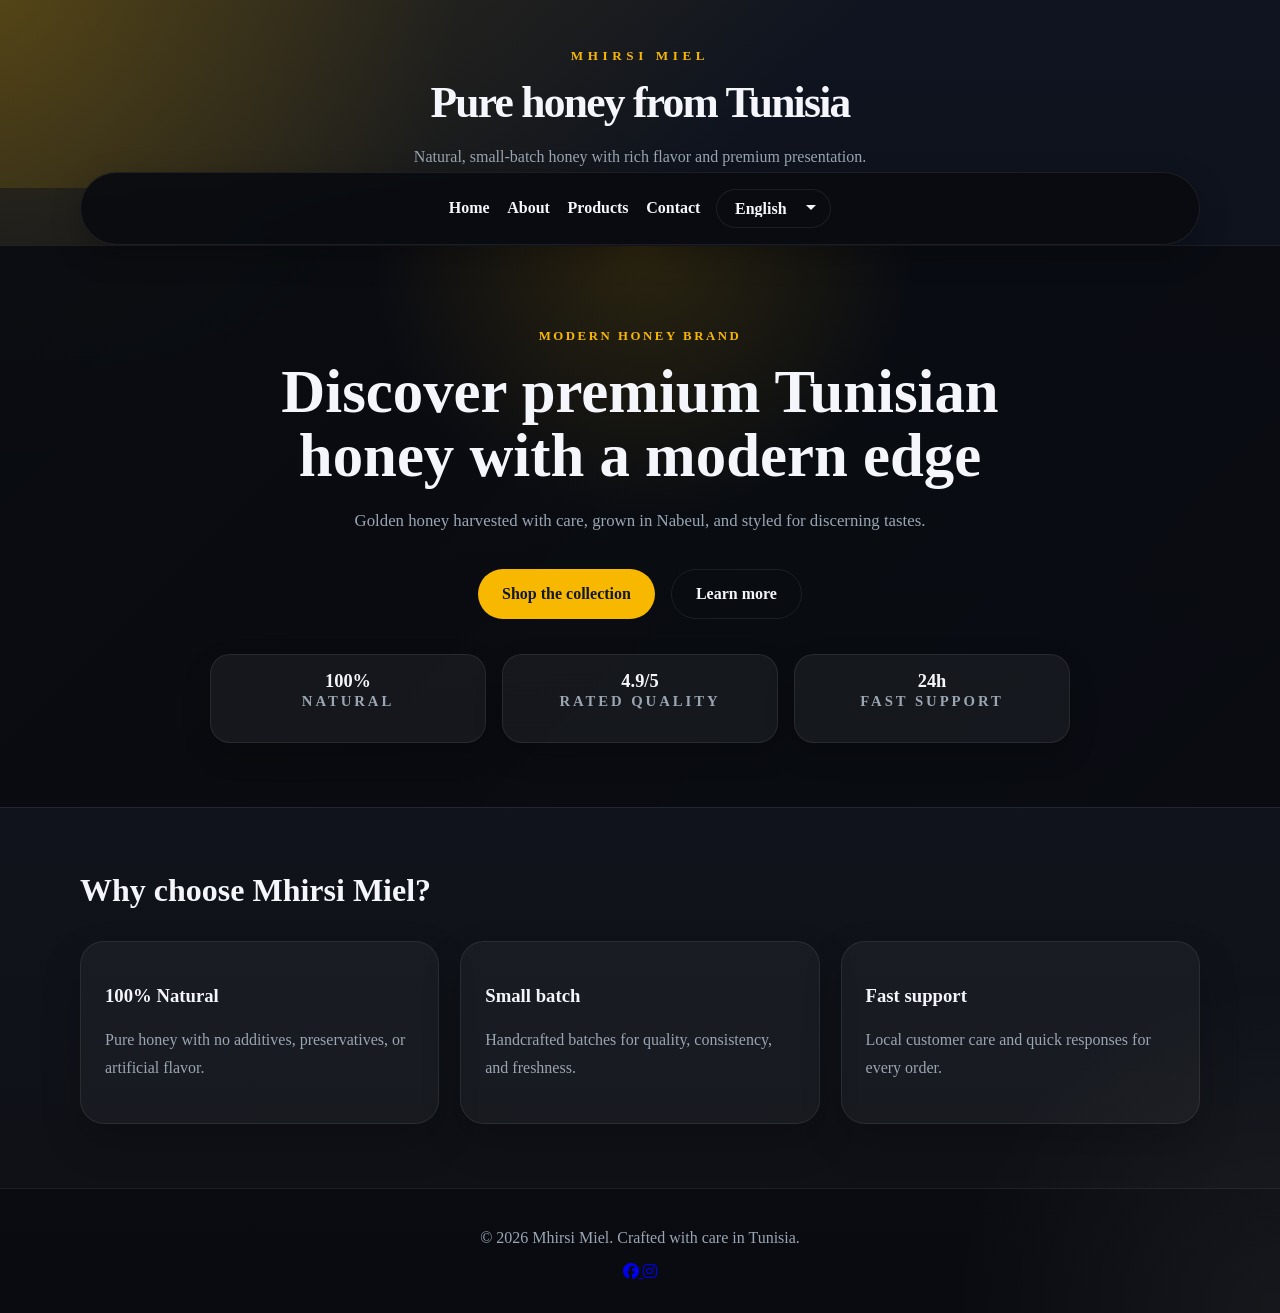
==== commit a9350a8e: "update" ====
--- a/index.html
+++ b/index.html
@@ -22,6 +22,9 @@
     />
   </head>
   <body>
+    <div class="loading-spinner">
+      <div class="spinner"></div>
+    </div>
     <header class="site-header">
       <div class="header-inner">
         <p class="eyebrow">Mhirsi Miel</p>
@@ -134,5 +137,47 @@
         document.documentElement.dir = e.target.value === "ar" ? "rtl" : "ltr";
       });
     </script>
+    <script>
+      // Scroll Animation Observer
+      const observerOptions = {
+        threshold: 0.1,
+        rootMargin: "0px 0px -50px 0px",
+      };
+
+      const observer = new IntersectionObserver((entries) => {
+        entries.forEach((entry) => {
+          if (entry.isIntersecting) {
+            entry.target.classList.add("scroll-visible");
+            observer.unobserve(entry.target);
+          }
+        });
+      }, observerOptions);
+
+      // Observe all animated elements
+      document
+        .querySelectorAll(
+          ".feature-card, .product-card, .section-inner h2, .section-inner p, .about-grid > div, .about-card",
+        )
+        .forEach((el) => {
+          el.classList.add("scroll-hidden");
+          observer.observe(el);
+        });
+
+      // Page Transition
+      function addTransition() {
+        const transition = document.createElement("div");
+        transition.className = "page-transition";
+        document.body.appendChild(transition);
+      }
+
+      window.addEventListener("beforeunload", addTransition);
+
+      // Fade in on page load
+      window.addEventListener("load", () => {
+        document
+          .querySelectorAll(".page-transition")
+          .forEach((el) => el.remove());
+      });
+    </script>
   </body>
 </html>
--- a/style.css
+++ b/style.css
@@ -519,3 +519,229 @@
     padding: 3rem 1rem;
   }
 }
+/* Animations */
+@keyframes fadeInUp {
+  from {
+    opacity: 0;
+    transform: translateY(30px);
+  }
+  to {
+    opacity: 1;
+    transform: translateY(0);
+  }
+}
+
+@keyframes fadeIn {
+  from {
+    opacity: 0;
+  }
+  to {
+    opacity: 1;
+  }
+}
+
+@keyframes slideInFromLeft {
+  from {
+    opacity: 0;
+    transform: translateX(-50px);
+  }
+  to {
+    opacity: 1;
+    transform: translateX(0);
+  }
+}
+
+@keyframes slideInFromRight {
+  from {
+    opacity: 0;
+    transform: translateX(50px);
+  }
+  to {
+    opacity: 1;
+    transform: translateX(0);
+  }
+}
+
+@keyframes glow {
+  0%,
+  100% {
+    box-shadow: 0 18px 40px rgba(0, 0, 0, 0.2);
+  }
+  50% {
+    box-shadow: 0 18px 40px rgba(248, 184, 0, 0.15);
+  }
+}
+
+/* Apply animations */
+.site-header {
+  animation: fadeIn 0.8s ease-out;
+}
+
+.site-nav {
+  animation: slideInFromLeft 0.6s ease-out 0.2s both;
+}
+
+.hero-copy span {
+  animation: fadeInUp 0.8s ease-out 0.3s both;
+}
+
+.hero-copy h2 {
+  animation: fadeInUp 0.8s ease-out 0.4s both;
+}
+
+.hero-copy p {
+  animation: fadeInUp 0.8s ease-out 0.5s both;
+}
+
+.hero-actions {
+  animation: fadeInUp 0.8s ease-out 0.6s both;
+}
+
+.hero-metrics {
+  animation: fadeInUp 0.8s ease-out 0.7s both;
+}
+
+.section-inner h2 {
+  animation: fadeInUp 0.8s ease-out both;
+}
+
+.feature-card:nth-child(1) {
+  animation: fadeInUp 0.8s ease-out 0.2s both;
+}
+
+.feature-card:nth-child(2) {
+  animation: fadeInUp 0.8s ease-out 0.4s both;
+}
+
+.feature-card:nth-child(3) {
+  animation: fadeInUp 0.8s ease-out 0.6s both;
+}
+
+.product-card:nth-child(1) {
+  animation: slideInFromLeft 0.8s ease-out 0.2s both;
+}
+
+.product-card:nth-child(2) {
+  animation: slideInFromRight 0.8s ease-out 0.2s both;
+}
+
+.about-grid > div:first-child {
+  animation: slideInFromLeft 0.8s ease-out 0.2s both;
+}
+
+.about-card {
+  animation: slideInFromRight 0.8s ease-out 0.4s both;
+}
+
+/* Enhanced hover effects */
+.feature-card:hover {
+  animation: glow 2s ease-in-out infinite;
+}
+
+.product-card:hover {
+  animation: glow 2s ease-in-out infinite;
+}
+
+.btn {
+  position: relative;
+  overflow: hidden;
+}
+
+.btn::before {
+  content: "";
+  position: absolute;
+  top: 50%;
+  left: 50%;
+  width: 0;
+  height: 0;
+  background: rgba(255, 255, 255, 0.1);
+  border-radius: 50%;
+  transform: translate(-50%, -50%);
+  transition:
+    width 0.6s,
+    height 0.6s;
+}
+
+.btn:hover::before {
+  width: 300px;
+  height: 300px;
+}
+
+.social-links a {
+  transition: all 0.3s ease;
+}
+
+.social-links a:hover {
+  animation: glow 1s ease-in-out;
+}
+
+@media (max-width: 720px) {
+  .hero-copy span,
+  .hero-copy h2,
+  .hero-copy p,
+  .hero-actions,
+  .hero-metrics {
+    animation-delay: 0s !important;
+  }
+}
+/* Scroll Animation Classes */
+.scroll-hidden {
+  opacity: 0;
+  transform: translateY(30px);
+}
+
+.scroll-visible {
+  animation: fadeInUp 0.8s ease-out forwards;
+}
+
+/* Page Transition */
+.page-transition {
+  position: fixed;
+  top: 0;
+  left: 0;
+  width: 100%;
+  height: 100%;
+  background: linear-gradient(135deg, rgba(248, 184, 0, 0.2), transparent);
+  backdrop-filter: blur(10px);
+  z-index: 9999;
+  pointer-events: none;
+  animation: transitionOut 0.6s ease-out forwards;
+}
+
+@keyframes transitionOut {
+  from {
+    opacity: 1;
+  }
+  to {
+    opacity: 0;
+  }
+}
+
+/* Loading Spinner */
+.loading-spinner {
+  position: fixed;
+  top: 50%;
+  left: 50%;
+  transform: translate(-50%, -50%);
+  z-index: 10000;
+  display: none;
+}
+
+.loading-spinner.active {
+  display: block;
+}
+
+.spinner {
+  width: 50px;
+  height: 50px;
+  border: 4px solid rgba(248, 184, 0, 0.2);
+  border-top-color: var(--accent);
+  border-radius: 50%;
+  animation: spin 1s linear infinite;
+}
+
+@keyframes spin {
+  to {
+    transform: rotate(360deg);
+  }
+}
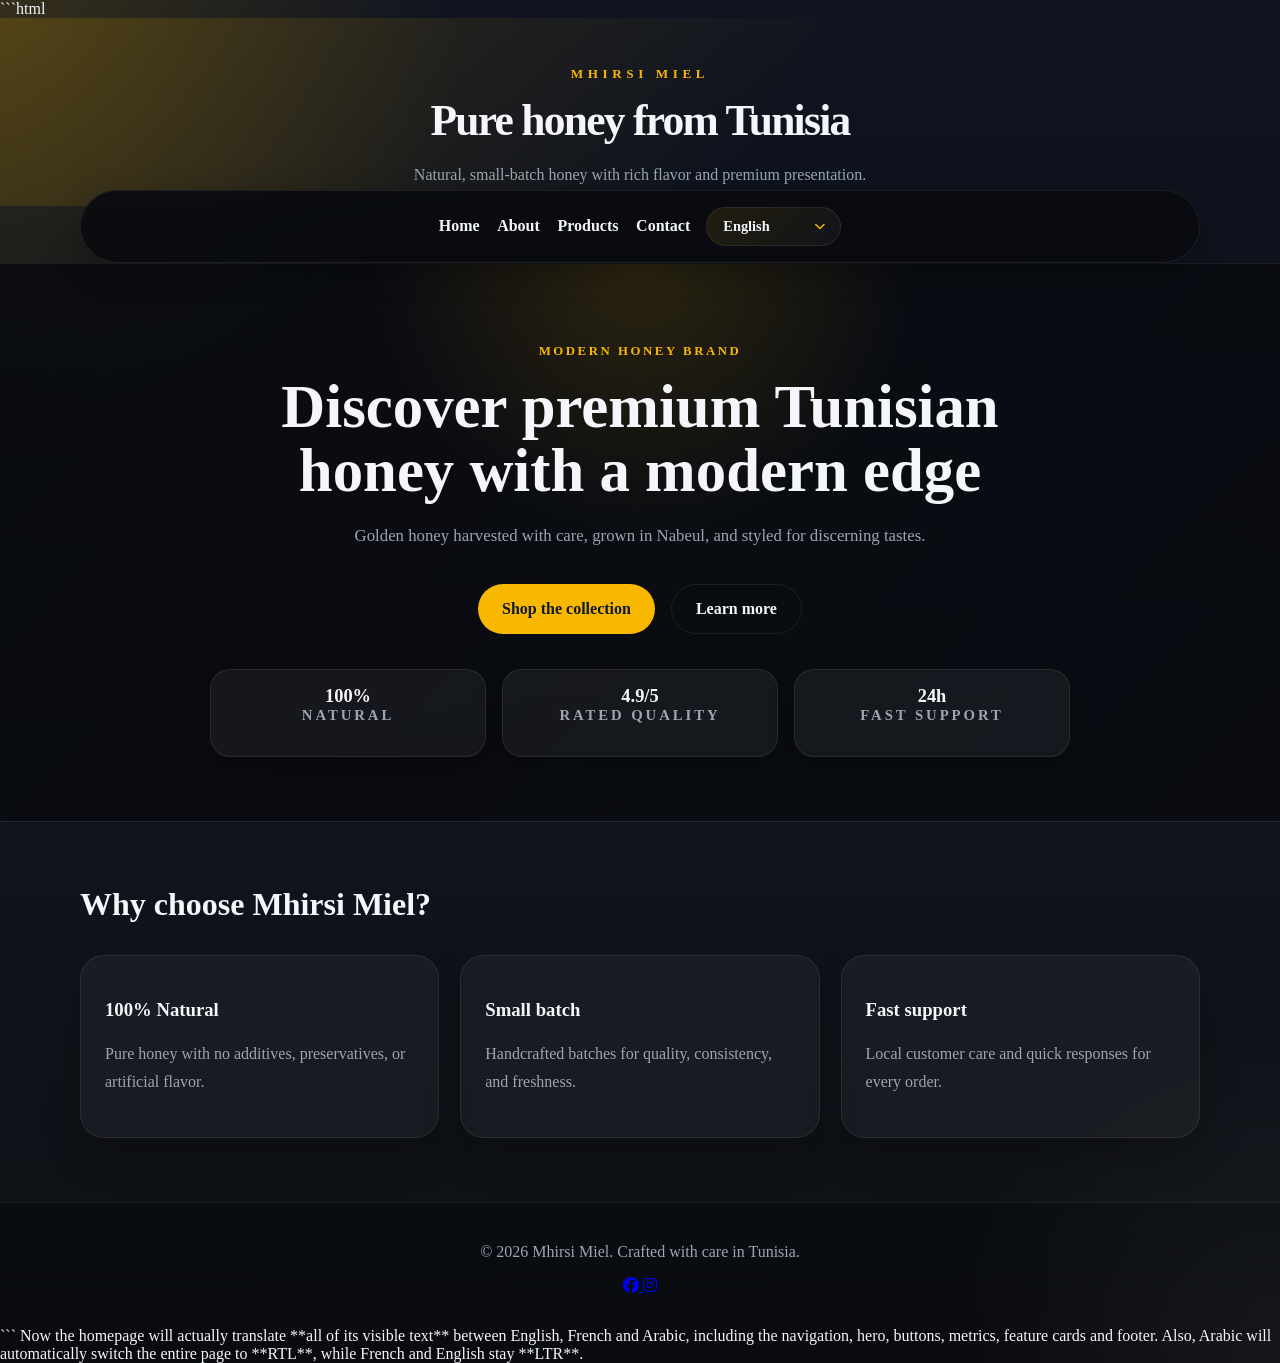
==== commit 5ed9d7c9: "update" ====
--- a/index.html
+++ b/index.html
@@ -1,115 +1,256 @@
+```html
 <!doctype html>
 <html lang="en">
   <head>
     <meta charset="UTF-8" />
     <meta name="viewport" content="width=device-width, initial-scale=1.0" />
+
     <meta
       name="description"
       content="Mhirsi Miel delivers premium Tunisian honey with a modern dark brand style and handcrafted quality."
     />
+
     <meta name="theme-color" content="#090b10" />
+
     <title>Mhirsi Miel - Premium Honey</title>
+
+    <!-- Fonts -->
     <link rel="preconnect" href="https://fonts.googleapis.com" />
     <link rel="preconnect" href="https://fonts.gstatic.com" crossorigin />
+
     <link
       href="https://fonts.googleapis.com/css2?family=Poppins:wght@400;500;600;700&display=swap"
       rel="stylesheet"
     />
-    <link rel="stylesheet" href="style.css" />
+
+    <!-- Icons -->
     <link
       rel="stylesheet"
       href="https://cdnjs.cloudflare.com/ajax/libs/font-awesome/6.4.0/css/all.min.css"
     />
+
+    <!-- Styles -->
+    <link rel="stylesheet" href="style.css" />
   </head>
+
   <body>
-    <div class="loading-spinner">
+    <!-- =========================================================
+       LOADING SPINNER
+       ========================================================= -->
+
+    <div class="loading-spinner" aria-hidden="true">
       <div class="spinner"></div>
     </div>
+
+    <!-- =========================================================
+       HEADER
+       ========================================================= -->
+
     <header class="site-header">
       <div class="header-inner">
-        <p class="eyebrow">Mhirsi Miel</p>
-        <h1>Pure honey from Tunisia</h1>
-        <p class="intro">
+        <p class="eyebrow" data-i18n="header.brand">Mhirsi Miel</p>
+
+        <h1 data-i18n="header.title">Pure honey from Tunisia</h1>
+
+        <p class="intro" data-i18n="header.intro">
           Natural, small-batch honey with rich flavor and premium presentation.
         </p>
       </div>
     </header>
 
+    <!-- =========================================================
+       NAVIGATION
+       ========================================================= -->
+
     <nav class="site-nav" aria-label="Primary navigation">
       <ul>
-        <li><a href="index.html">Home</a></li>
-        <li><a href="about.html">About</a></li>
-        <li><a href="products.html">Products</a></li>
-        <li><a href="contact.html">Contact</a></li>
+        <li>
+          <a href="index.html" data-i18n="nav.home"> Home </a>
+        </li>
+
+        <li>
+          <a href="about.html" data-i18n="nav.about"> About </a>
+        </li>
+
+        <li>
+          <a href="products.html" data-i18n="nav.products"> Products </a>
+        </li>
+
+        <li>
+          <a href="contact.html" data-i18n="nav.contact"> Contact </a>
+        </li>
       </ul>
+
+      <!-- Language Switcher -->
       <div class="language-switcher">
-        <label class="sr-only" for="language-select">Language</label>
-        <select id="language-select" aria-label="Select language">
-          <option value="en">English</option>
-          <option value="fr">Français</option>
-          <option value="ar">العربية</option>
-        </select>
-      </div>
+  <span class="sr-only">Language</span>
+
+  <select id="language-select" aria-hidden="true" tabindex="-1">
+    <option value="en">English</option>
+    <option value="fr">Français</option>
+    <option value="ar">العربية</option>
+  </select>
+
+  <div class="language-dropdown">
+    <button
+      type="button"
+      class="language-trigger"
+      aria-haspopup="listbox"
+      aria-expanded="false"
+    >
+      <span class="language-current">English</span>
+      <i class="fa-solid fa-chevron-down"></i>
+    </button>
+
+    <div
+      class="language-menu"
+      role="listbox"
+      aria-label="Select language"
+    >
+      <button
+        type="button"
+        class="language-option active"
+        data-lang="en"
+        role="option"
+        aria-selected="true"
+      >
+        <span class="language-name">English</span>
+      </button>
+
+      <button
+        type="button"
+        class="language-option"
+        data-lang="fr"
+        role="option"
+        aria-selected="false"
+      >
+        <span class="language-name">Français</span>
+      </button>
+
+      <button
+        type="button"
+        class="language-option"
+        data-lang="ar"
+        role="option"
+        aria-selected="false"
+      >
+        <span class="language-name">العربية</span>
+      </button>
+    </div>
+  </div>
+</div>
     </nav>
 
+    <!-- =========================================================
+       MAIN CONTENT
+       ========================================================= -->
+
     <main>
+      <!-- =======================================================
+         HERO
+         ======================================================= -->
+
       <section id="hero" class="hero-section">
         <div class="hero-copy">
-          <span>Modern honey brand</span>
-          <h2>Discover premium Tunisian honey with a modern edge</h2>
-          <p>
+          <span data-i18n="hero.badge"> Modern honey brand </span>
+
+          <h2 data-i18n="hero.title">
+            Discover premium Tunisian honey with a modern edge
+          </h2>
+
+          <p data-i18n="hero.description">
             Golden honey harvested with care, grown in Nabeul, and styled for
             discerning tastes.
           </p>
+
+          <!-- Hero Buttons -->
           <div class="hero-actions">
-            <a class="btn" href="products.html">Shop the collection</a>
-            <a class="btn btn-secondary" href="about.html">Learn more</a>
+            <a class="btn" href="products.html" data-i18n="hero.shop">
+              Shop the collection
+            </a>
+
+            <a
+              class="btn btn-secondary"
+              href="about.html"
+              data-i18n="hero.learn"
+            >
+              Learn more
+            </a>
           </div>
+
+          <!-- Hero Metrics -->
           <div class="hero-metrics">
             <div class="metric-card">
               <strong>100%</strong>
-              <span>Natural</span>
+
+              <span data-i18n="metrics.natural"> Natural </span>
             </div>
+
             <div class="metric-card">
               <strong>4.9/5</strong>
-              <span>Rated quality</span>
+
+              <span data-i18n="metrics.quality"> Rated quality </span>
             </div>
+
             <div class="metric-card">
               <strong>24h</strong>
-              <span>Fast support</span>
+
+              <span data-i18n="metrics.support"> Fast support </span>
             </div>
           </div>
         </div>
       </section>
 
+      <!-- =======================================================
+         FEATURES
+         ======================================================= -->
+
       <section class="section-block">
         <div class="section-inner">
-          <h2>Why choose Mhirsi Miel?</h2>
+          <h2 data-i18n="features.title">Why choose Mhirsi Miel?</h2>
+
           <div class="feature-grid">
+            <!-- Feature 1 -->
             <article class="feature-card">
-              <h3>100% Natural</h3>
-              <p>
+              <h3 data-i18n="features.natural.title">100% Natural</h3>
+
+              <p data-i18n="features.natural.text">
                 Pure honey with no additives, preservatives, or artificial
                 flavor.
               </p>
             </article>
+
+            <!-- Feature 2 -->
             <article class="feature-card">
-              <h3>Small batch</h3>
-              <p>
+              <h3 data-i18n="features.smallBatch.title">Small batch</h3>
+
+              <p data-i18n="features.smallBatch.text">
                 Handcrafted batches for quality, consistency, and freshness.
               </p>
             </article>
+
+            <!-- Feature 3 -->
             <article class="feature-card">
-              <h3>Fast support</h3>
-              <p>Local customer care and quick responses for every order.</p>
+              <h3 data-i18n="features.support.title">Fast support</h3>
+
+              <p data-i18n="features.support.text">
+                Local customer care and quick responses for every order.
+              </p>
             </article>
           </div>
         </div>
       </section>
     </main>
 
+    <!-- =========================================================
+       FOOTER
+       ========================================================= -->
+
     <footer class="site-footer">
-      <p>© 2026 Mhirsi Miel. Crafted with care in Tunisia.</p>
+      <p data-i18n="footer">
+        © 2026 Mhirsi Miel. Crafted with care in Tunisia.
+      </p>
+
       <div class="social-links">
         <a
           href="https://www.facebook.com/Mhirsimiel"
@@ -119,6 +260,7 @@
         >
           <i class="fab fa-facebook"></i>
         </a>
+
         <a
           href="https://www.instagram.com/mhirsimielofficiel/"
           target="_blank"
@@ -130,54 +272,440 @@
       </div>
     </footer>
 
+    <!-- =========================================================
+       JAVASCRIPT
+       ========================================================= -->
+
     <script>
+      /* =========================================================
+       TRANSLATIONS
+       ========================================================= */
+
+      const translations = {
+        /* -------------------------------------------------------
+         ENGLISH
+         ------------------------------------------------------- */
+
+        en: {
+          nav: {
+            home: "Home",
+            about: "About",
+            products: "Products",
+            contact: "Contact",
+          },
+
+          header: {
+            brand: "Mhirsi Miel",
+            title: "Pure honey from Tunisia",
+            intro:
+              "Natural, small-batch honey with rich flavor and premium presentation.",
+          },
+
+          hero: {
+            badge: "Modern honey brand",
+
+            title: "Discover premium Tunisian honey with a modern edge",
+
+            description:
+              "Golden honey harvested with care, grown in Nabeul, and styled for discerning tastes.",
+
+            shop: "Shop the collection",
+
+            learn: "Learn more",
+          },
+
+          metrics: {
+            natural: "Natural",
+            quality: "Rated quality",
+            support: "Fast support",
+          },
+
+          features: {
+            title: "Why choose Mhirsi Miel?",
+
+            natural: {
+              title: "100% Natural",
+
+              text: "Pure honey with no additives, preservatives, or artificial flavor.",
+            },
+
+            smallBatch: {
+              title: "Small batch",
+
+              text: "Handcrafted batches for quality, consistency, and freshness.",
+            },
+
+            support: {
+              title: "Fast support",
+
+              text: "Local customer care and quick responses for every order.",
+            },
+          },
+
+          footer: "© 2026 Mhirsi Miel. Crafted with care in Tunisia.",
+        },
+
+        /* -------------------------------------------------------
+         FRENCH
+         ------------------------------------------------------- */
+
+        fr: {
+          nav: {
+            home: "Accueil",
+            about: "À propos",
+            products: "Produits",
+            contact: "Contact",
+          },
+
+          header: {
+            brand: "Mhirsi Miel",
+
+            title: "Miel pur de Tunisie",
+
+            intro:
+              "Un miel naturel produit en petites quantités, au goût riche et à la présentation premium.",
+          },
+
+          hero: {
+            badge: "Marque de miel moderne",
+
+            title: "Découvrez le miel tunisien premium avec une touche moderne",
+
+            description:
+              "Un miel doré récolté avec soin, produit à Nabeul et destiné aux palais exigeants.",
+
+            shop: "Découvrir nos produits",
+
+            learn: "En savoir plus",
+          },
+
+          metrics: {
+            natural: "Naturel",
+            quality: "Qualité notée",
+            support: "Support rapide",
+          },
+
+          features: {
+            title: "Pourquoi choisir Mhirsi Miel ?",
+
+            natural: {
+              title: "100% Naturel",
+
+              text: "Un miel pur sans additifs, conservateurs ni arômes artificiels.",
+            },
+
+            smallBatch: {
+              title: "Petites quantités",
+
+              text: "Des lots préparés avec soin pour garantir qualité, régularité et fraîcheur.",
+            },
+
+            support: {
+              title: "Support rapide",
+
+              text: "Un service client local et des réponses rapides pour chaque commande.",
+            },
+          },
+
+          footer: "© 2026 Mhirsi Miel. Élaboré avec soin en Tunisie.",
+        },
+
+        /* -------------------------------------------------------
+         ARABIC
+         ------------------------------------------------------- */
+
+        ar: {
+          nav: {
+            home: "الرئيسية",
+            about: "حول",
+            products: "المنتجات",
+            contact: "اتصل بنا",
+          },
+
+          header: {
+            brand: "Mhirsi Miel",
+
+            title: "عسل نقي من تونس",
+
+            intro: "عسل طبيعي يتم إنتاجه بكميات صغيرة، بنكهة غنية وتقديم فاخر.",
+          },
+
+          hero: {
+            badge: "علامة عسل عصرية",
+
+            title: "اكتشف العسل التونسي الفاخر بلمسة عصرية",
+
+            description:
+              "عسل ذهبي يتم جمعه بعناية من نابل، ومصمم ليناسب الأذواق الراقية.",
+
+            shop: "اكتشف مجموعتنا",
+
+            learn: "اعرف المزيد",
+          },
+
+          metrics: {
+            natural: "طبيعي",
+            quality: "جودة عالية",
+            support: "دعم سريع",
+          },
+
+          features: {
+            title: "لماذا تختار Mhirsi Miel؟",
+
+            natural: {
+              title: "100% طبيعي",
+
+              text: "عسل نقي بدون إضافات أو مواد حافظة أو نكهات صناعية.",
+            },
+
+            smallBatch: {
+              title: "إنتاج بكميات صغيرة",
+
+              text: "يتم تحضير العسل بعناية لضمان الجودة والثبات والنضارة.",
+            },
+
+            support: {
+              title: "دعم سريع",
+
+              text: "خدمة عملاء محلية واستجابة سريعة لكل طلب.",
+            },
+          },
+
+          footer: "© 2026 Mhirsi Miel. مصنوع بعناية في تونس.",
+        },
+      };
+
+      /* =========================================================
+       DOM ELEMENTS
+       ========================================================= */
+
       const languageSelect = document.getElementById("language-select");
-      languageSelect.addEventListener("change", (e) => {
-        document.documentElement.lang = e.target.value;
-        document.documentElement.dir = e.target.value === "ar" ? "rtl" : "ltr";
-      });
-    </script>
-    <script>
-      // Scroll Animation Observer
-      const observerOptions = {
-        threshold: 0.1,
-        rootMargin: "0px 0px -50px 0px",
-      };
-
-      const observer = new IntersectionObserver((entries) => {
-        entries.forEach((entry) => {
-          if (entry.isIntersecting) {
-            entry.target.classList.add("scroll-visible");
-            observer.unobserve(entry.target);
+
+      const i18nElements = document.querySelectorAll("[data-i18n]");
+
+      /* =========================================================
+       TRANSLATION FUNCTION
+       ========================================================= */
+
+      function translatePage(language) {
+        i18nElements.forEach((element) => {
+          const key = element.dataset.i18n;
+
+          const value = key
+            .split(".")
+            .reduce(
+              (object, property) => object?.[property],
+              translations[language],
+            );
+
+          if (value) {
+            element.textContent = value;
           }
         });
-      }, observerOptions);
-
-      // Observe all animated elements
-      document
-        .querySelectorAll(
-          ".feature-card, .product-card, .section-inner h2, .section-inner p, .about-grid > div, .about-card",
-        )
-        .forEach((el) => {
-          el.classList.add("scroll-hidden");
-          observer.observe(el);
+
+        /* Update HTML language */
+        document.documentElement.lang = language;
+
+        /* Enable RTL for Arabic */
+        document.documentElement.dir = language === "ar" ? "rtl" : "ltr";
+
+        /* Update page title */
+        document.title =
+          language === "fr"
+            ? "Mhirsi Miel - Miel Premium"
+            : language === "ar"
+              ? "Mhirsi Miel - عسل فاخر"
+              : "Mhirsi Miel - Premium Honey";
+      }
+
+      /* =========================================================
+       LANGUAGE SELECT
+       ========================================================= */
+
+
+      /* =========================================================
+       CUSTOM LANGUAGE DROPDOWN
+       ========================================================= */
+
+      const languageDropdown =
+        document.querySelector(".language-dropdown");
+
+      const languageTrigger =
+        document.querySelector(".language-trigger");
+
+      const languageCurrent =
+        document.querySelector(".language-current");
+
+      const languageOptions =
+        document.querySelectorAll(".language-option");
+
+      const languageSelect =
+        document.getElementById("language-select");
+
+      const languageNames = {
+        en: "English",
+        fr: "Français",
+        ar: "العربية",
+      };
+
+      function updateLanguageDropdown(language) {
+        if (!languageCurrent) return;
+
+        languageCurrent.textContent =
+          languageNames[language] || languageNames.en;
+
+        languageOptions.forEach((option) => {
+          const isActive = option.dataset.lang === language;
+
+          option.classList.toggle("active", isActive);
+          option.setAttribute(
+            "aria-selected",
+            String(isActive),
+          );
         });
 
-      // Page Transition
-      function addTransition() {
+        if (languageSelect) {
+          languageSelect.value = language;
+        }
+      }
+
+      if (languageTrigger && languageDropdown) {
+        languageTrigger.addEventListener("click", () => {
+          const isOpen =
+            languageDropdown.classList.toggle("open");
+
+          languageTrigger.setAttribute(
+            "aria-expanded",
+            String(isOpen),
+          );
+        });
+      }
+
+      languageOptions.forEach((option) => {
+        option.addEventListener("click", () => {
+          const language = option.dataset.lang;
+
+          translatePage(language);
+          updateLanguageDropdown(language);
+
+          if (languageDropdown) {
+            languageDropdown.classList.remove("open");
+          }
+
+          if (languageTrigger) {
+            languageTrigger.setAttribute(
+              "aria-expanded",
+              "false",
+            );
+          }
+        });
+      });
+
+      document.addEventListener("click", (event) => {
+        if (
+          languageDropdown &&
+          !languageDropdown.contains(event.target)
+        ) {
+          languageDropdown.classList.remove("open");
+
+          if (languageTrigger) {
+            languageTrigger.setAttribute(
+              "aria-expanded",
+              "false",
+            );
+          }
+        }
+      });
+
+      document.addEventListener("keydown", (event) => {
+        if (
+          event.key !== "Escape" ||
+          !languageDropdown
+        ) {
+          return;
+        }
+
+        languageDropdown.classList.remove("open");
+
+        if (languageTrigger) {
+          languageTrigger.setAttribute(
+            "aria-expanded",
+            "false",
+          );
+          languageTrigger.focus();
+        }
+      });
+
+      // Default language
+      translatePage("en");
+      updateLanguageDropdown("en");
+
+      /* =========================================================
+       SCROLL ANIMATION
+       ========================================================= */
+
+      const observer = new IntersectionObserver(
+        (entries) => {
+          entries.forEach((entry) => {
+            if (!entry.isIntersecting) {
+              return;
+            }
+
+            entry.target.classList.add("scroll-visible");
+
+            observer.unobserve(entry.target);
+          });
+        },
+        {
+          threshold: 0.1,
+          rootMargin: "0px 0px -50px 0px",
+        },
+      );
+
+      const animatedElements = document.querySelectorAll(
+        [
+          ".feature-card",
+          ".product-card",
+          ".section-inner h2",
+          ".section-inner p",
+          ".about-grid > div",
+          ".about-card",
+        ].join(", "),
+      );
+
+      animatedElements.forEach((element) => {
+        element.classList.add("scroll-hidden");
+
+        observer.observe(element);
+      });
+
+      /* =========================================================
+       PAGE TRANSITION
+       ========================================================= */
+
+      function addPageTransition() {
         const transition = document.createElement("div");
+
         transition.className = "page-transition";
+
         document.body.appendChild(transition);
       }
 
-      window.addEventListener("beforeunload", addTransition);
-
-      // Fade in on page load
+      window.addEventListener("beforeunload", addPageTransition);
+
+      /* =========================================================
+       PAGE LOAD
+       ========================================================= */
+
       window.addEventListener("load", () => {
-        document
-          .querySelectorAll(".page-transition")
-          .forEach((el) => el.remove());
+        document.querySelectorAll(".page-transition").forEach((element) => {
+          element.remove();
+        });
       });
     </script>
   </body>
 </html>
+``` Now the homepage will actually translate **all of its visible text** between
+English, French and Arabic, including the navigation, hero, buttons, metrics,
+feature cards and footer. Also, Arabic will automatically switch the entire page
+to **RTL**, while French and English stay **LTR**.
--- a/style.css
+++ b/style.css
@@ -145,83 +145,225 @@
 }
 
 .language-switcher {
+  position: relative;
   display: inline-flex;
   align-items: center;
 }
 
+/* Keep the native select for compatibility with the translation system,
+   but hide it from the visual interface. */
 .language-switcher select {
+  position: absolute;
+  width: 1px;
+  height: 1px;
+  padding: 0;
+  margin: -1px;
+  opacity: 0;
+  pointer-events: none;
+  border: 0;
+}
+
+/* =========================================================
+   CUSTOM LANGUAGE DROPDOWN
+   ========================================================= */
+
+.language-dropdown {
+  position: relative;
+}
+
+.language-trigger {
+  display: flex;
+  align-items: center;
+  justify-content: space-between;
+  gap: 0.85rem;
+
+  min-width: 135px;
+  padding: 0.65rem 0.95rem 0.65rem 1rem;
+
+  color: var(--text);
+  font-family: inherit;
+  font-size: 0.9rem;
+  font-weight: 600;
+
+  background:
+    linear-gradient(
+      135deg,
+      rgba(248, 184, 0, 0.10),
+      rgba(255, 255, 255, 0.04)
+    );
+
   border: 1px solid var(--border);
   border-radius: 999px;
-  padding: 0.65rem 1.1rem;
-  background: linear-gradient(
-    135deg,
-    rgba(248, 184, 0, 0.08),
-    rgba(255, 255, 255, 0.03)
-  );
-  color: var(--text);
-  font-weight: 600;
+
   cursor: pointer;
   outline: none;
-  transition: all 0.3s ease;
-  appearance: none;
-  padding-right: 2.2rem;
-  background-image: url("data:image/svg+xml,%3Csvg xmlns='http://www.w3.org/2000/svg' width='12' height='8' viewBox='0 0 12 8'%3E%3Cpath fill='%23f4f6fb' d='M1 1l5 5 5-5'/%3E%3C/svg%3E");
-  background-repeat: no-repeat;
-  background-position: right 0.8rem center;
-}
-
-.language-switcher select:hover {
-  background: linear-gradient(
-    135deg,
-    rgba(248, 184, 0, 0.14),
-    rgba(255, 255, 255, 0.06)
-  );
+
+  transition:
+    background 0.25s ease,
+    border-color 0.25s ease,
+    box-shadow 0.25s ease,
+    transform 0.25s ease;
+}
+
+.language-trigger:hover {
+  background:
+    linear-gradient(
+      135deg,
+      rgba(248, 184, 0, 0.16),
+      rgba(255, 255, 255, 0.06)
+    );
+
   border-color: rgba(248, 184, 0, 0.4);
 }
 
-.language-switcher select:focus {
+.language-trigger:focus-visible {
   border-color: var(--accent);
   box-shadow: 0 0 0 3px rgba(248, 184, 0, 0.15);
-  background: linear-gradient(
-    135deg,
-    rgba(248, 184, 0, 0.12),
-    rgba(255, 255, 255, 0.05)
-  );
-}
-
-.language-switcher select option {
-  background: var(--surface-strong);
+}
+
+.language-trigger i {
+  color: var(--accent);
+  font-size: 0.7rem;
+  transition: transform 0.25s ease;
+}
+
+.language-dropdown.open .language-trigger i {
+  transform: rotate(180deg);
+}
+
+/* =========================================================
+   DROPDOWN MENU
+   ========================================================= */
+
+.language-menu {
+  position: absolute;
+  top: calc(100% + 0.6rem);
+  right: 0;
+  z-index: 100;
+
+  width: 100%;
+  min-width: 135px;
+  padding: 0.4rem;
+
+  background:
+    linear-gradient(
+      145deg,
+      rgba(22, 29, 44, 0.98),
+      rgba(9, 11, 16, 0.98)
+    );
+
+  border: 1px solid rgba(255, 255, 255, 0.10);
+  border-radius: 16px;
+
+  box-shadow:
+    0 20px 45px rgba(0, 0, 0, 0.45),
+    0 0 30px rgba(248, 184, 0, 0.05);
+
+  backdrop-filter: blur(18px);
+
+  opacity: 0;
+  visibility: hidden;
+  pointer-events: none;
+
+  transform: translateY(-8px) scale(0.98);
+  transform-origin: top right;
+
+  transition:
+    opacity 0.2s ease,
+    visibility 0.2s ease,
+    transform 0.2s ease;
+}
+
+.language-dropdown.open .language-menu {
+  opacity: 1;
+  visibility: visible;
+  pointer-events: auto;
+  transform: translateY(0) scale(1);
+}
+
+/* =========================================================
+   LANGUAGE OPTIONS
+   ========================================================= */
+
+.language-option {
+  display: flex;
+  align-items: center;
+
+  width: 100%;
+  padding: 0.7rem 0.8rem;
+
   color: var(--text);
-  padding: 0.5rem;
-}
-
-.language-switcher select option:hover {
+  font-family: inherit;
+  font-size: 0.88rem;
+  font-weight: 500;
+  text-align: left;
+
+  background: transparent;
+  border: 0;
+  border-radius: 10px;
+
+  cursor: pointer;
+
+  transition:
+    background 0.2s ease,
+    color 0.2s ease,
+    transform 0.2s ease;
+}
+
+.language-option:hover,
+.language-option:focus-visible {
+  color: var(--accent);
+  background: rgba(248, 184, 0, 0.10);
+  transform: translateX(3px);
+  outline: none;
+}
+
+.language-option.active {
+  color: #111827;
   background: var(--accent);
+  font-weight: 700;
+}
+
+.language-option.active:hover,
+.language-option.active:focus-visible {
   color: #111827;
-}
-
-.lang-btn {
-  border: 0;
-  border-radius: 999px;
-  padding: 0.5rem 0.85rem;
-  background: transparent;
-  color: var(--muted);
-  font-weight: 600;
-  cursor: pointer;
-  transition: all 0.2s ease;
-}
-
-.lang-btn:hover,
-.lang-btn:focus-visible {
-  color: var(--text);
-  background: rgba(255, 255, 255, 0.08);
-  outline: none;
-}
-
-.lang-btn.active {
-  background: var(--accent);
-  color: #111827;
-  box-shadow: 0 8px 20px rgba(248, 184, 0, 0.2);
+  background: var(--accent-strong);
+  transform: translateX(0);
+}
+
+/* =========================================================
+   RTL SUPPORT
+   ========================================================= */
+
+html[dir="rtl"] .language-menu {
+  right: auto;
+  left: 0;
+  transform-origin: top left;
+}
+
+html[dir="rtl"] .language-option {
+  text-align: right;
+}
+
+html[dir="rtl"] .language-option:hover,
+html[dir="rtl"] .language-option:focus-visible {
+  transform: translateX(-3px);
+}
+
+html[dir="rtl"] .language-option.active:hover,
+html[dir="rtl"] .language-option.active:focus-visible {
+  transform: translateX(0);
+}
+
+/* =========================================================
+   MOBILE
+   ========================================================= */
+
+@media (max-width: 720px) {
+  .language-trigger,
+  .language-menu {
+    min-width: 125px;
+  }
 }
 
 .hero-section {
@@ -745,3 +887,31 @@
     transform: rotate(360deg);
   }
 }
+.language-buttons {
+  display: flex;
+  gap: 8px;
+  align-items: center;
+}
+
+.lang-btn {
+  background: rgba(248, 184, 0, 0.08);
+  border: 1px solid var(--border);
+  color: var(--text);
+  padding: 6px 14px;
+  border-radius: 6px;
+  cursor: pointer;
+  font-size: 0.875rem;
+  font-weight: 500;
+  transition: all 0.3s ease;
+}
+
+.lang-btn:hover {
+  background: rgba(248, 184, 0, 0.15);
+  border-color: var(--accent);
+}
+
+.lang-btn.active {
+  background: var(--accent);
+  border-color: var(--accent);
+  color: #000;
+}
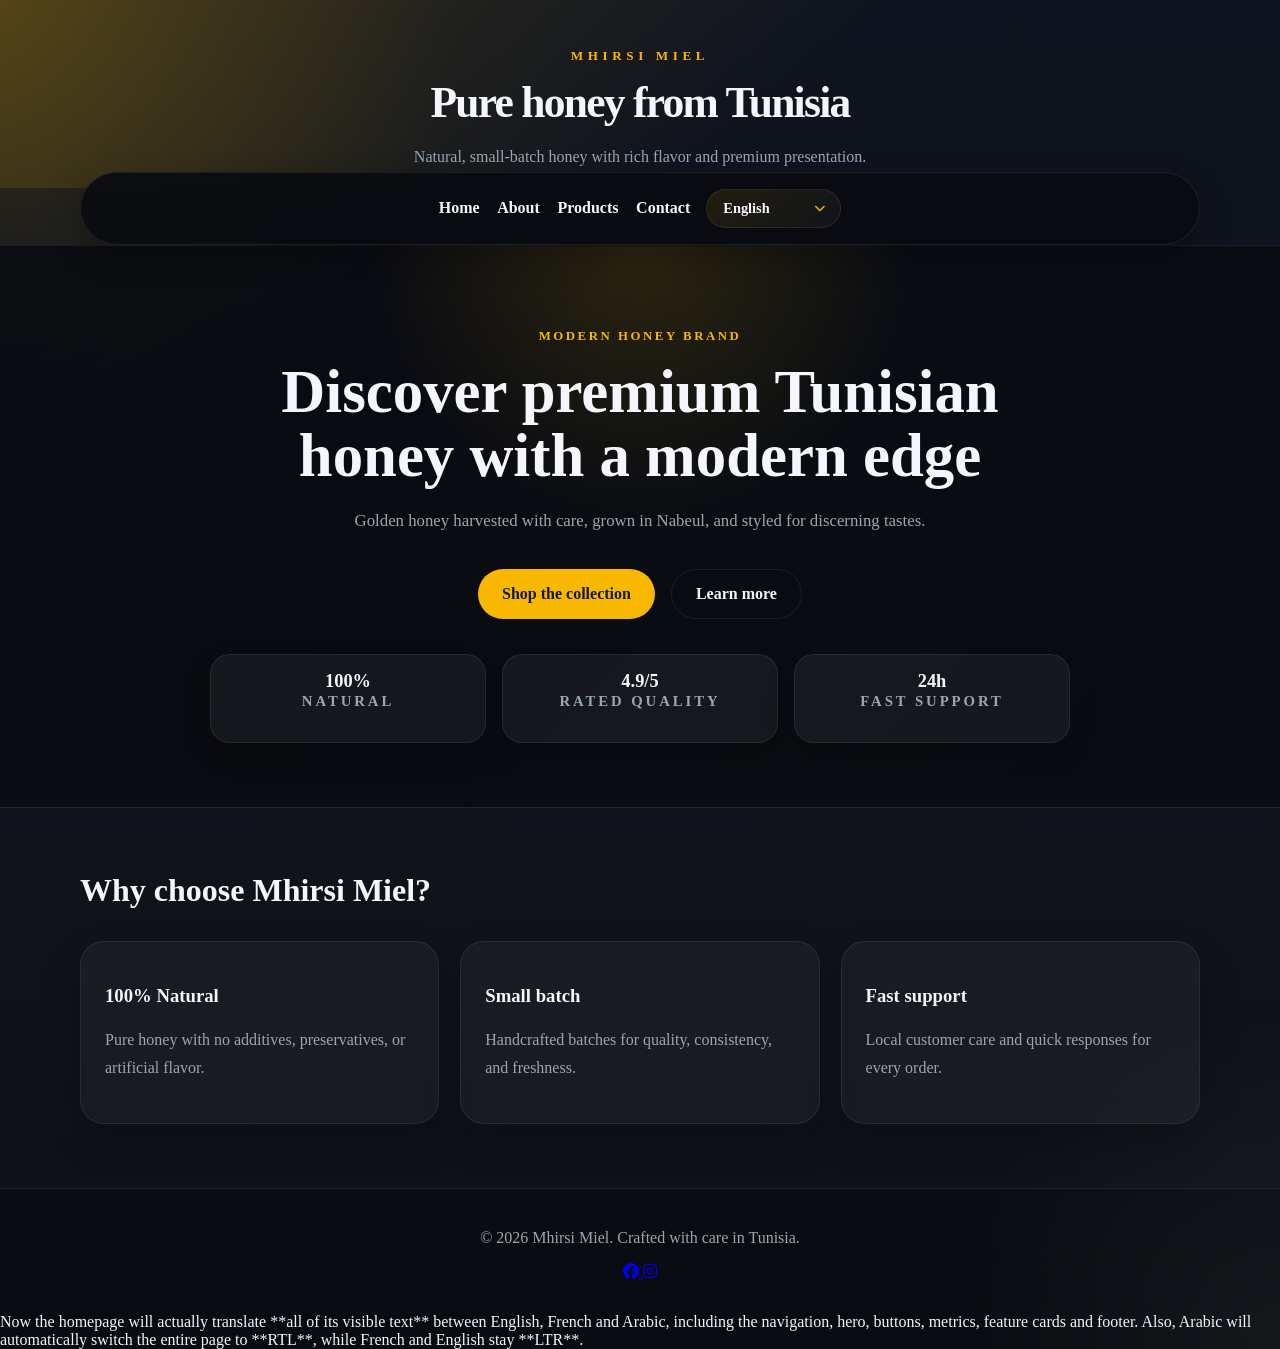
==== commit 886b2bf7: "update" ====
--- a/index.html
+++ b/index.html
@@ -1,4 +1,3 @@
-```html
 <!doctype html>
 <html lang="en">
   <head>
@@ -83,62 +82,62 @@
 
       <!-- Language Switcher -->
       <div class="language-switcher">
-  <span class="sr-only">Language</span>
-
-  <select id="language-select" aria-hidden="true" tabindex="-1">
-    <option value="en">English</option>
-    <option value="fr">Français</option>
-    <option value="ar">العربية</option>
-  </select>
-
-  <div class="language-dropdown">
-    <button
-      type="button"
-      class="language-trigger"
-      aria-haspopup="listbox"
-      aria-expanded="false"
-    >
-      <span class="language-current">English</span>
-      <i class="fa-solid fa-chevron-down"></i>
-    </button>
-
-    <div
-      class="language-menu"
-      role="listbox"
-      aria-label="Select language"
-    >
-      <button
-        type="button"
-        class="language-option active"
-        data-lang="en"
-        role="option"
-        aria-selected="true"
-      >
-        <span class="language-name">English</span>
-      </button>
-
-      <button
-        type="button"
-        class="language-option"
-        data-lang="fr"
-        role="option"
-        aria-selected="false"
-      >
-        <span class="language-name">Français</span>
-      </button>
-
-      <button
-        type="button"
-        class="language-option"
-        data-lang="ar"
-        role="option"
-        aria-selected="false"
-      >
-        <span class="language-name">العربية</span>
-      </button>
-    </div>
-  </div>
-</div>
+        <span class="sr-only">Language</span>
+
+        <select id="language-select" aria-hidden="true" tabindex="-1">
+          <option value="en">English</option>
+          <option value="fr">Français</option>
+          <option value="ar">العربية</option>
+        </select>
+
+        <div class="language-dropdown">
+          <button
+            type="button"
+            class="language-trigger"
+            aria-haspopup="listbox"
+            aria-expanded="false"
+          >
+            <span class="language-current">English</span>
+            <i class="fa-solid fa-chevron-down"></i>
+          </button>
+
+          <div
+            class="language-menu"
+            role="listbox"
+            aria-label="Select language"
+          >
+            <button
+              type="button"
+              class="language-option active"
+              data-lang="en"
+              role="option"
+              aria-selected="true"
+            >
+              <span class="language-name">English</span>
+            </button>
+
+            <button
+              type="button"
+              class="language-option"
+              data-lang="fr"
+              role="option"
+              aria-selected="false"
+            >
+              <span class="language-name">Français</span>
+            </button>
+
+            <button
+              type="button"
+              class="language-option"
+              data-lang="ar"
+              role="option"
+              aria-selected="false"
+            >
+              <span class="language-name">العربية</span>
+            </button>
+          </div>
+        </div>
+      </div>
     </nav>
 
     <!-- =========================================================
@@ -277,16 +276,13 @@
        ========================================================= -->
 
     <script>
-      /* =========================================================
-       TRANSLATIONS
-       ========================================================= */
-
       const translations = {
         /* -------------------------------------------------------
          ENGLISH
          ------------------------------------------------------- */
 
         en: {
+          pageTitle: "Mhirsi Miel - Premium Honey",
           nav: {
             home: "Home",
             about: "About",
@@ -350,6 +346,7 @@
          ------------------------------------------------------- */
 
         fr: {
+          pageTitle: "Mhirsi Miel - Miel Premium",
           nav: {
             home: "Accueil",
             about: "À propos",
@@ -415,6 +412,7 @@
          ------------------------------------------------------- */
 
         ar: {
+          pageTitle: "Mhirsi Miel - عسل فاخر",
           nav: {
             home: "الرئيسية",
             about: "حول",
@@ -479,233 +477,175 @@
        DOM ELEMENTS
        ========================================================= */
 
+      const i18nElements = document.querySelectorAll("[data-i18n]");
+      const placeholderElements = document.querySelectorAll(
+        "[data-i18n-placeholder]",
+      );
+      const languageDropdown = document.querySelector(".language-dropdown");
+      const languageTrigger = document.querySelector(".language-trigger");
+      const languageCurrent = document.querySelector(".language-current");
+      const languageOptions = document.querySelectorAll(".language-option");
       const languageSelect = document.getElementById("language-select");
 
-      const i18nElements = document.querySelectorAll("[data-i18n]");
-
-      /* =========================================================
-       TRANSLATION FUNCTION
-       ========================================================= */
+      const languageNames = { en: "English", fr: "Français", ar: "العربية" };
+      const supportedLanguages = ["en", "fr", "ar"];
+
+      function getTranslation(language, key) {
+        return key
+          .split(".")
+          .reduce(
+            (object, property) => object?.[property],
+            translations[language],
+          );
+      }
 
       function translatePage(language) {
+        const safeLanguage = supportedLanguages.includes(language)
+          ? language
+          : "en";
+
         i18nElements.forEach((element) => {
-          const key = element.dataset.i18n;
-
-          const value = key
-            .split(".")
-            .reduce(
-              (object, property) => object?.[property],
-              translations[language],
-            );
-
-          if (value) {
-            element.textContent = value;
-          }
+          const value = getTranslation(safeLanguage, element.dataset.i18n);
+          if (typeof value === "string") element.textContent = value;
         });
 
-        /* Update HTML language */
-        document.documentElement.lang = language;
-
-        /* Enable RTL for Arabic */
-        document.documentElement.dir = language === "ar" ? "rtl" : "ltr";
-
-        /* Update page title */
-        document.title =
-          language === "fr"
-            ? "Mhirsi Miel - Miel Premium"
-            : language === "ar"
-              ? "Mhirsi Miel - عسل فاخر"
-              : "Mhirsi Miel - Premium Honey";
-      }
-
-      /* =========================================================
-       LANGUAGE SELECT
-       ========================================================= */
-
-
-      /* =========================================================
-       CUSTOM LANGUAGE DROPDOWN
-       ========================================================= */
-
-      const languageDropdown =
-        document.querySelector(".language-dropdown");
-
-      const languageTrigger =
-        document.querySelector(".language-trigger");
-
-      const languageCurrent =
-        document.querySelector(".language-current");
-
-      const languageOptions =
-        document.querySelectorAll(".language-option");
-
-      const languageSelect =
-        document.getElementById("language-select");
-
-      const languageNames = {
-        en: "English",
-        fr: "Français",
-        ar: "العربية",
-      };
+        placeholderElements.forEach((element) => {
+          const value = getTranslation(
+            safeLanguage,
+            element.dataset.i18nPlaceholder,
+          );
+          if (typeof value === "string")
+            element.setAttribute("placeholder", value);
+        });
+
+        document.documentElement.lang = safeLanguage;
+        document.documentElement.dir = safeLanguage === "ar" ? "rtl" : "ltr";
+
+        if (translations[safeLanguage]?.pageTitle) {
+          document.title = translations[safeLanguage].pageTitle;
+        }
+
+        return safeLanguage;
+      }
 
       function updateLanguageDropdown(language) {
-        if (!languageCurrent) return;
-
-        languageCurrent.textContent =
-          languageNames[language] || languageNames.en;
+        if (languageCurrent) {
+          languageCurrent.textContent =
+            languageNames[language] || languageNames.en;
+        }
 
         languageOptions.forEach((option) => {
           const isActive = option.dataset.lang === language;
-
           option.classList.toggle("active", isActive);
-          option.setAttribute(
-            "aria-selected",
-            String(isActive),
-          );
+          option.setAttribute("aria-selected", String(isActive));
         });
 
-        if (languageSelect) {
-          languageSelect.value = language;
+        if (languageSelect) languageSelect.value = language;
+      }
+
+      function closeLanguageDropdown(restoreFocus = false) {
+        if (languageDropdown) languageDropdown.classList.remove("open");
+        if (languageTrigger) {
+          languageTrigger.setAttribute("aria-expanded", "false");
+          if (restoreFocus) languageTrigger.focus();
         }
       }
 
+      function setLanguage(language) {
+        const safeLanguage = translatePage(language);
+        updateLanguageDropdown(safeLanguage);
+
+        try {
+          localStorage.setItem("mhirsimiel-language", safeLanguage);
+        } catch (error) {
+          // Storage may be unavailable in private browsing or restricted contexts.
+        }
+
+        closeLanguageDropdown();
+      }
+
       if (languageTrigger && languageDropdown) {
-        languageTrigger.addEventListener("click", () => {
-          const isOpen =
-            languageDropdown.classList.toggle("open");
-
-          languageTrigger.setAttribute(
-            "aria-expanded",
-            String(isOpen),
-          );
+        languageTrigger.addEventListener("click", (event) => {
+          event.stopPropagation();
+          const isOpen = languageDropdown.classList.toggle("open");
+          languageTrigger.setAttribute("aria-expanded", String(isOpen));
         });
       }
 
       languageOptions.forEach((option) => {
-        option.addEventListener("click", () => {
-          const language = option.dataset.lang;
-
-          translatePage(language);
-          updateLanguageDropdown(language);
-
-          if (languageDropdown) {
-            languageDropdown.classList.remove("open");
-          }
-
-          if (languageTrigger) {
-            languageTrigger.setAttribute(
-              "aria-expanded",
-              "false",
-            );
-          }
-        });
+        option.addEventListener("click", () =>
+          setLanguage(option.dataset.lang),
+        );
       });
 
       document.addEventListener("click", (event) => {
-        if (
-          languageDropdown &&
-          !languageDropdown.contains(event.target)
-        ) {
-          languageDropdown.classList.remove("open");
-
-          if (languageTrigger) {
-            languageTrigger.setAttribute(
-              "aria-expanded",
-              "false",
-            );
-          }
+        if (languageDropdown && !languageDropdown.contains(event.target)) {
+          closeLanguageDropdown();
         }
       });
 
       document.addEventListener("keydown", (event) => {
         if (
-          event.key !== "Escape" ||
-          !languageDropdown
+          event.key === "Escape" &&
+          languageDropdown?.classList.contains("open")
         ) {
-          return;
-        }
-
-        languageDropdown.classList.remove("open");
-
-        if (languageTrigger) {
-          languageTrigger.setAttribute(
-            "aria-expanded",
-            "false",
-          );
-          languageTrigger.focus();
+          closeLanguageDropdown(true);
         }
       });
 
-      // Default language
-      translatePage("en");
-      updateLanguageDropdown("en");
-
-      /* =========================================================
-       SCROLL ANIMATION
-       ========================================================= */
-
-      const observer = new IntersectionObserver(
-        (entries) => {
-          entries.forEach((entry) => {
-            if (!entry.isIntersecting) {
-              return;
-            }
-
-            entry.target.classList.add("scroll-visible");
-
-            observer.unobserve(entry.target);
-          });
-        },
-        {
-          threshold: 0.1,
-          rootMargin: "0px 0px -50px 0px",
-        },
-      );
-
-      const animatedElements = document.querySelectorAll(
-        [
-          ".feature-card",
-          ".product-card",
-          ".section-inner h2",
-          ".section-inner p",
-          ".about-grid > div",
-          ".about-card",
-        ].join(", "),
-      );
-
-      animatedElements.forEach((element) => {
-        element.classList.add("scroll-hidden");
-
-        observer.observe(element);
-      });
-
-      /* =========================================================
-       PAGE TRANSITION
-       ========================================================= */
-
-      function addPageTransition() {
-        const transition = document.createElement("div");
-
-        transition.className = "page-transition";
-
-        document.body.appendChild(transition);
-      }
-
-      window.addEventListener("beforeunload", addPageTransition);
-
-      /* =========================================================
-       PAGE LOAD
-       ========================================================= */
+      let savedLanguage = "en";
+      try {
+        const storedLanguage = localStorage.getItem("mhirsimiel-language");
+        if (supportedLanguages.includes(storedLanguage))
+          savedLanguage = storedLanguage;
+      } catch (error) {
+        // Fall back to English.
+      }
+
+      const initialLanguage = translatePage(savedLanguage);
+      updateLanguageDropdown(initialLanguage);
+
+      if ("IntersectionObserver" in window) {
+        const observer = new IntersectionObserver(
+          (entries) => {
+            entries.forEach((entry) => {
+              if (!entry.isIntersecting) return;
+              entry.target.classList.add("scroll-visible");
+              observer.unobserve(entry.target);
+            });
+          },
+          { threshold: 0.1, rootMargin: "0px 0px -50px 0px" },
+        );
+
+        const animatedElements = document.querySelectorAll(
+          [
+            ".feature-card",
+            ".product-card",
+            ".section-inner h2",
+            ".section-inner p",
+            ".about-grid > div",
+            ".about-card",
+            ".contact-card",
+            ".contact-form",
+          ].join(", "),
+        );
+
+        animatedElements.forEach((element) => {
+          element.classList.add("scroll-hidden");
+          observer.observe(element);
+        });
+      }
 
       window.addEventListener("load", () => {
-        document.querySelectorAll(".page-transition").forEach((element) => {
-          element.remove();
-        });
+        document
+          .querySelectorAll(".page-transition")
+          .forEach((element) => element.remove());
+        document.body.classList.add("page-ready");
       });
     </script>
   </body>
 </html>
-``` Now the homepage will actually translate **all of its visible text** between
+Now the homepage will actually translate **all of its visible text** between
 English, French and Arabic, including the navigation, hero, buttons, metrics,
 feature cards and footer. Also, Arabic will automatically switch the entire page
 to **RTL**, while French and English stay **LTR**.
--- a/style.css
+++ b/style.css
@@ -185,12 +185,11 @@
   font-size: 0.9rem;
   font-weight: 600;
 
-  background:
-    linear-gradient(
-      135deg,
-      rgba(248, 184, 0, 0.10),
-      rgba(255, 255, 255, 0.04)
-    );
+  background: linear-gradient(
+    135deg,
+    rgba(248, 184, 0, 0.1),
+    rgba(255, 255, 255, 0.04)
+  );
 
   border: 1px solid var(--border);
   border-radius: 999px;
@@ -206,12 +205,11 @@
 }
 
 .language-trigger:hover {
-  background:
-    linear-gradient(
-      135deg,
-      rgba(248, 184, 0, 0.16),
-      rgba(255, 255, 255, 0.06)
-    );
+  background: linear-gradient(
+    135deg,
+    rgba(248, 184, 0, 0.16),
+    rgba(255, 255, 255, 0.06)
+  );
 
   border-color: rgba(248, 184, 0, 0.4);
 }
@@ -245,14 +243,13 @@
   min-width: 135px;
   padding: 0.4rem;
 
-  background:
-    linear-gradient(
-      145deg,
-      rgba(22, 29, 44, 0.98),
-      rgba(9, 11, 16, 0.98)
-    );
-
-  border: 1px solid rgba(255, 255, 255, 0.10);
+  background: linear-gradient(
+    145deg,
+    rgba(22, 29, 44, 0.98),
+    rgba(9, 11, 16, 0.98)
+  );
+
+  border: 1px solid rgba(255, 255, 255, 0.1);
   border-radius: 16px;
 
   box-shadow:
@@ -313,7 +310,7 @@
 .language-option:hover,
 .language-option:focus-visible {
   color: var(--accent);
-  background: rgba(248, 184, 0, 0.10);
+  background: rgba(248, 184, 0, 0.1);
   transform: translateX(3px);
   outline: none;
 }
@@ -915,3 +912,73 @@
   border-color: var(--accent);
   color: #000;
 }
+
+/* =========================================================
+   FINAL ACCESSIBILITY & RESPONSIVE POLISH
+   ========================================================= */
+
+button,
+a,
+input,
+textarea,
+select {
+  -webkit-tap-highlight-color: transparent;
+}
+
+button:focus-visible,
+a:focus-visible,
+input:focus-visible,
+textarea:focus-visible,
+select:focus-visible {
+  outline: 2px solid var(--accent);
+  outline-offset: 3px;
+}
+
+.page-ready .loading-spinner {
+  opacity: 0;
+  visibility: hidden;
+  pointer-events: none;
+}
+
+@media (max-width: 720px) {
+  .site-header {
+    padding: 2.25rem 1rem 1rem;
+  }
+  .site-nav {
+    width: calc(100% - 1rem);
+    margin-left: auto;
+    margin-right: auto;
+    gap: 0.65rem;
+  }
+  .site-nav ul {
+    width: 100%;
+    gap: 0.65rem 1rem;
+  }
+  .site-nav a {
+    font-size: 0.92rem;
+  }
+  .language-switcher {
+    width: 100%;
+    justify-content: center;
+  }
+  .language-trigger {
+    min-width: 140px;
+  }
+  .hero-section {
+    padding: 4rem 1rem 3rem;
+  }
+}
+
+@media (prefers-reduced-motion: reduce) {
+  html {
+    scroll-behavior: auto;
+  }
+  *,
+  *::before,
+  *::after {
+    animation-duration: 0.01ms !important;
+    animation-iteration-count: 1 !important;
+    transition-duration: 0.01ms !important;
+    scroll-behavior: auto !important;
+  }
+}
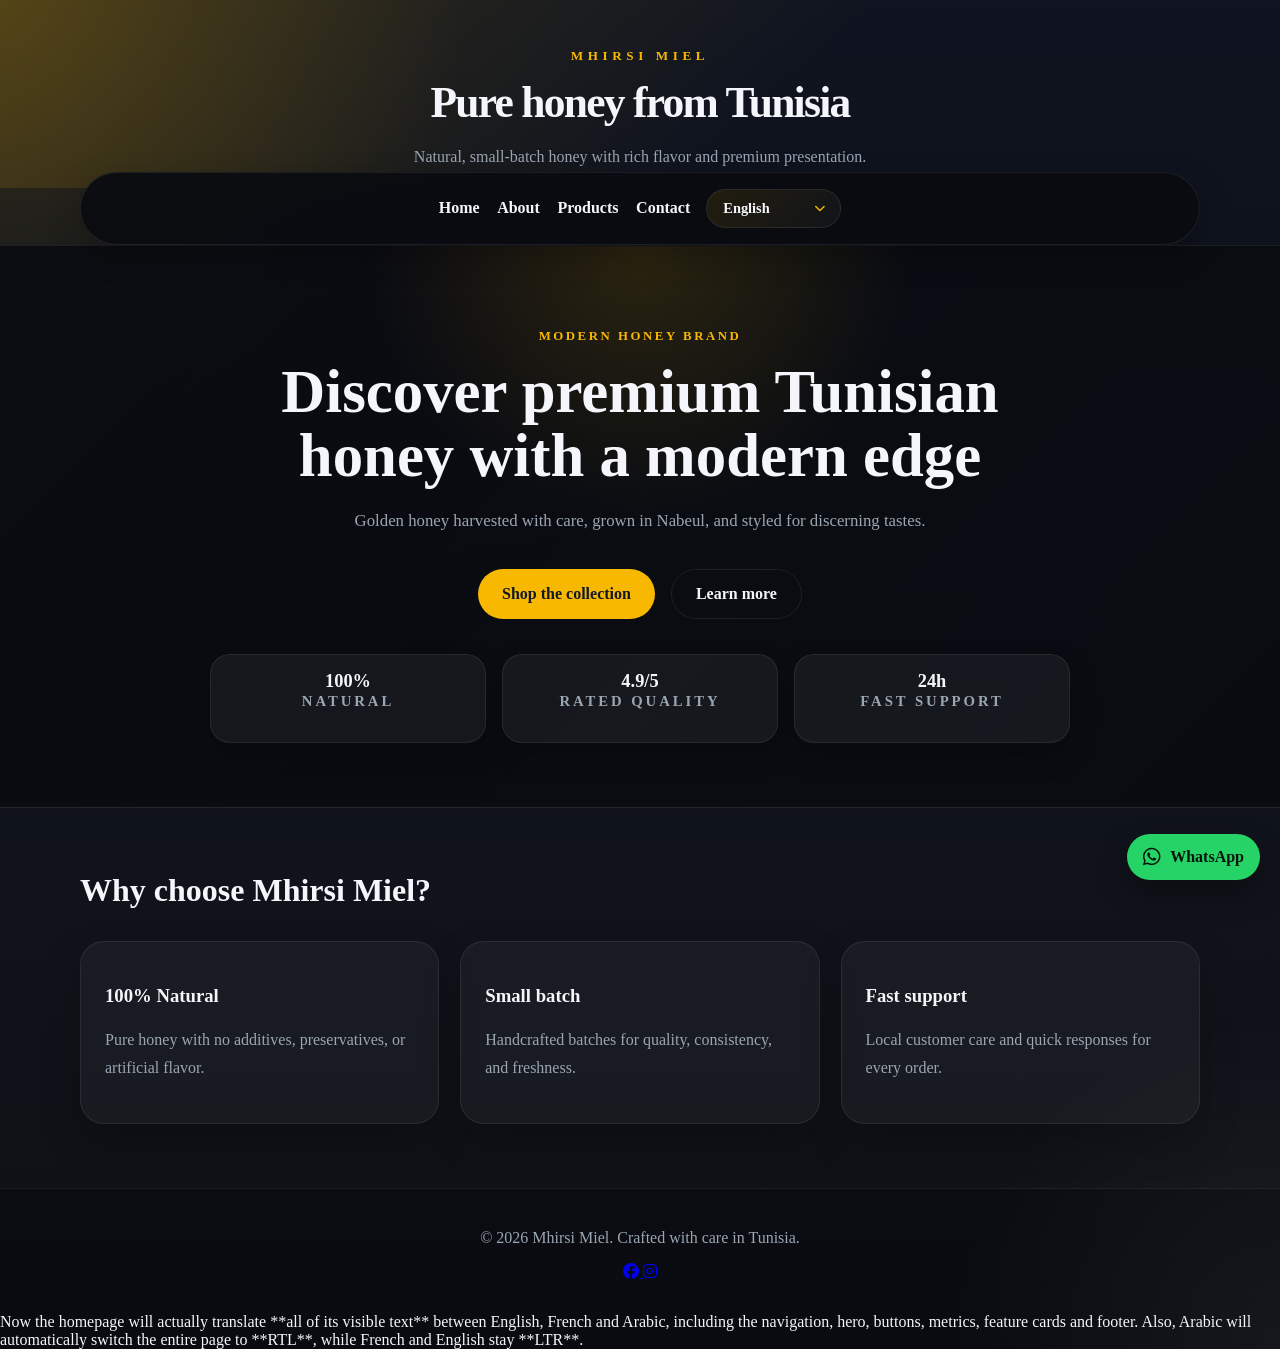
==== commit a4d44132: "update" ====
--- a/index.html
+++ b/index.html
@@ -62,6 +62,14 @@
        ========================================================= -->
 
     <nav class="site-nav" aria-label="Primary navigation">
+      <button
+        type="button"
+        class="mobile-menu-toggle"
+        aria-label="Open navigation menu"
+        aria-expanded="false"
+      >
+        <i class="fa-solid fa-bars"></i><span>Menu</span>
+      </button>
       <ul>
         <li>
           <a href="index.html" data-i18n="nav.home"> Home </a>
@@ -275,6 +283,7 @@
        JAVASCRIPT
        ========================================================= -->
 
+    <script src="script.js"></script>
     <script>
       const translations = {
         /* -------------------------------------------------------
--- a/style.css
+++ b/style.css
@@ -982,3 +982,278 @@
     scroll-behavior: auto !important;
   }
 }
+
+/* =========================================================
+   PHASE 1 - CUSTOMER EXPERIENCE
+   ========================================================= */
+
+.mobile-menu-toggle {
+  display: none;
+  align-items: center;
+  justify-content: center;
+  gap: 0.55rem;
+  border: 1px solid var(--border);
+  border-radius: 999px;
+  padding: 0.65rem 1rem;
+  background: rgba(255, 255, 255, 0.04);
+  color: var(--text);
+  cursor: pointer;
+  font-weight: 700;
+}
+
+.whatsapp-float {
+  position: fixed;
+  right: 1.25rem;
+  bottom: 1.25rem;
+  z-index: 80;
+  display: inline-flex;
+  align-items: center;
+  gap: 0.55rem;
+  padding: 0.8rem 1rem;
+  border-radius: 999px;
+  background: #25d366;
+  color: #06150b;
+  text-decoration: none;
+  font-weight: 800;
+  box-shadow: 0 12px 30px rgba(0, 0, 0, 0.35);
+  transition:
+    transform 0.25s ease,
+    box-shadow 0.25s ease;
+}
+
+.whatsapp-float:hover {
+  transform: translateY(-4px) scale(1.02);
+  box-shadow: 0 16px 35px rgba(0, 0, 0, 0.45);
+}
+
+.whatsapp-float i {
+  font-size: 1.25rem;
+}
+
+.back-to-top {
+  position: fixed;
+  right: 1.25rem;
+  bottom: 5.7rem;
+  z-index: 79;
+  width: 44px;
+  height: 44px;
+  display: grid;
+  place-items: center;
+  border: 1px solid var(--border);
+  border-radius: 50%;
+  background: rgba(17, 22, 36, 0.92);
+  color: var(--accent);
+  cursor: pointer;
+  opacity: 0;
+  visibility: hidden;
+  transform: translateY(12px);
+  transition:
+    opacity 0.25s ease,
+    visibility 0.25s ease,
+    transform 0.25s ease;
+  backdrop-filter: blur(12px);
+}
+
+.back-to-top.visible {
+  opacity: 1;
+  visibility: visible;
+  transform: translateY(0);
+}
+
+.site-toast {
+  position: fixed;
+  left: 50%;
+  bottom: 1.5rem;
+  z-index: 10001;
+  max-width: min(90vw, 420px);
+  padding: 0.85rem 1.1rem;
+  border: 1px solid rgba(248, 184, 0, 0.25);
+  border-radius: 999px;
+  background: rgba(17, 22, 36, 0.96);
+  color: var(--text);
+  box-shadow: 0 16px 40px rgba(0, 0, 0, 0.45);
+  backdrop-filter: blur(16px);
+  opacity: 0;
+  visibility: hidden;
+  transform: translate(-50%, 16px);
+  transition:
+    opacity 0.25s ease,
+    visibility 0.25s ease,
+    transform 0.25s ease;
+  pointer-events: none;
+  text-align: center;
+}
+
+.site-toast.show {
+  opacity: 1;
+  visibility: visible;
+  transform: translate(-50%, 0);
+}
+
+.page-transition-in {
+  opacity: 0;
+  animation: none;
+  background: linear-gradient(
+    135deg,
+    rgba(9, 11, 16, 0.96),
+    rgba(248, 184, 0, 0.12)
+  );
+  transition: opacity 0.28s ease;
+}
+
+.page-transition-in.visible {
+  opacity: 1;
+}
+
+.product-controls {
+  display: flex;
+  align-items: center;
+  justify-content: space-between;
+  gap: 1rem;
+  margin: 0 0 2rem;
+  padding: 1rem;
+  border: 1px solid var(--border);
+  border-radius: 20px;
+  background: rgba(17, 22, 36, 0.72);
+  backdrop-filter: blur(14px);
+}
+
+.product-search-wrap {
+  position: relative;
+  flex: 1;
+  min-width: 220px;
+}
+
+.product-search-wrap i {
+  position: absolute;
+  left: 1rem;
+  top: 50%;
+  transform: translateY(-50%);
+  color: var(--accent);
+}
+
+.product-search-wrap input {
+  width: 100%;
+  padding: 0.85rem 1rem 0.85rem 2.65rem;
+  border: 1px solid var(--border);
+  border-radius: 12px;
+  background: rgba(255, 255, 255, 0.04);
+  color: var(--text);
+  outline: none;
+}
+
+.product-search-wrap input:focus {
+  border-color: var(--accent);
+}
+
+.product-filter-wrap {
+  display: flex;
+  flex-wrap: wrap;
+  gap: 0.5rem;
+}
+
+.product-filter {
+  border: 1px solid var(--border);
+  border-radius: 999px;
+  padding: 0.65rem 0.9rem;
+  background: transparent;
+  color: var(--muted);
+  cursor: pointer;
+  font-weight: 700;
+  transition: all 0.2s ease;
+}
+
+.product-filter:hover,
+.product-filter.active {
+  background: var(--accent);
+  border-color: var(--accent);
+  color: #111827;
+}
+
+.product-card {
+  transition:
+    opacity 0.25s ease,
+    transform 0.25s ease;
+}
+
+.product-card.product-hidden {
+  display: none;
+}
+
+.product-empty {
+  margin: 2rem 0;
+  padding: 2rem;
+  border: 1px dashed var(--border);
+  border-radius: 18px;
+  color: var(--muted);
+  text-align: center;
+}
+
+@media (max-width: 720px) {
+  .site-nav {
+    flex-wrap: wrap;
+    justify-content: space-between;
+    border-radius: 22px;
+    padding: 0.75rem;
+  }
+
+  .mobile-menu-toggle {
+    display: inline-flex;
+  }
+
+  .site-nav ul {
+    display: none;
+    width: 100%;
+    flex-direction: column;
+    align-items: stretch;
+    gap: 0.35rem;
+    padding-top: 0.5rem;
+  }
+
+  .site-nav.mobile-open ul {
+    display: flex;
+  }
+
+  .site-nav ul li a {
+    display: block;
+    padding: 0.75rem 0.9rem;
+    border-radius: 12px;
+  }
+
+  .site-nav ul li a:hover {
+    background: rgba(248, 184, 0, 0.08);
+  }
+
+  .language-switcher {
+    width: auto;
+    margin-left: auto;
+  }
+
+  .language-trigger {
+    min-width: 120px;
+  }
+
+  .product-controls {
+    flex-direction: column;
+    align-items: stretch;
+  }
+
+  .product-filter-wrap {
+    justify-content: center;
+  }
+
+  .whatsapp-float {
+    right: 0.8rem;
+    bottom: 0.8rem;
+    padding: 0.8rem;
+  }
+
+  .whatsapp-float span {
+    display: none;
+  }
+
+  .back-to-top {
+    right: 0.8rem;
+    bottom: 4.6rem;
+  }
+}
